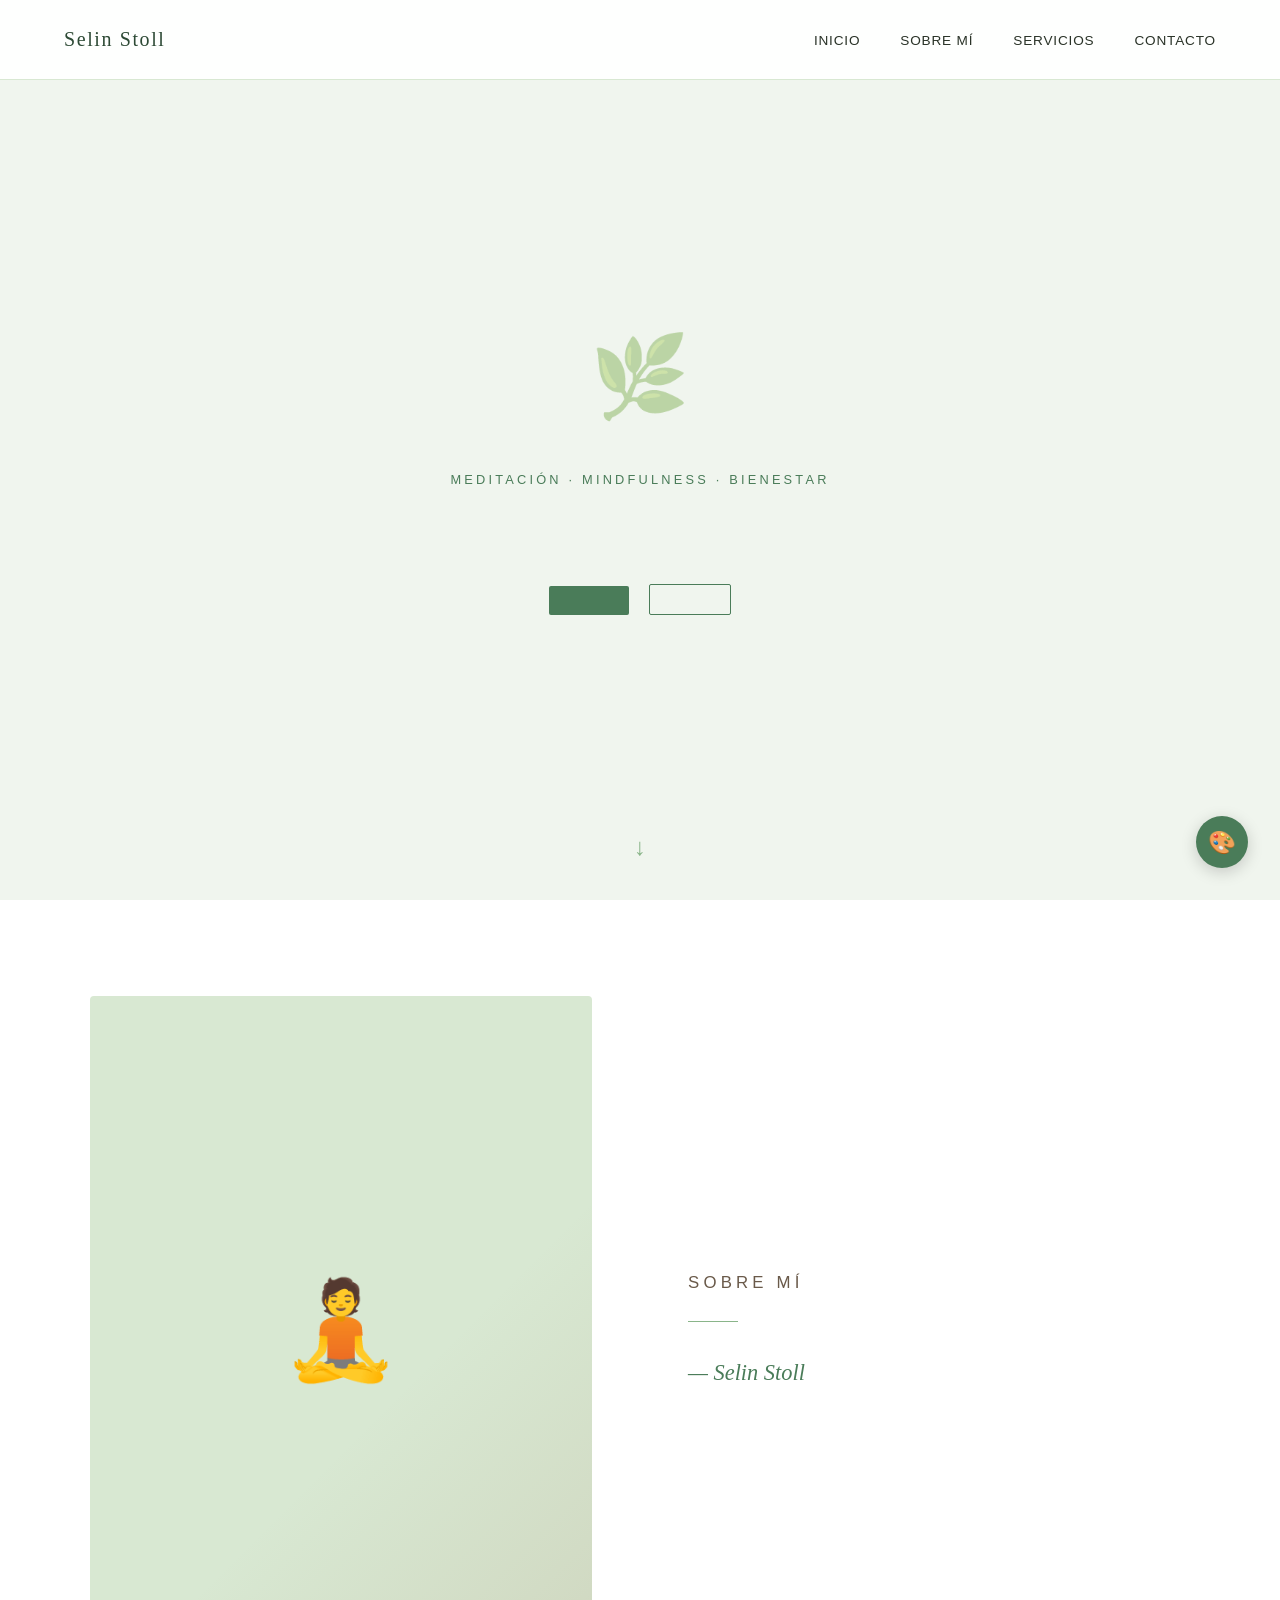
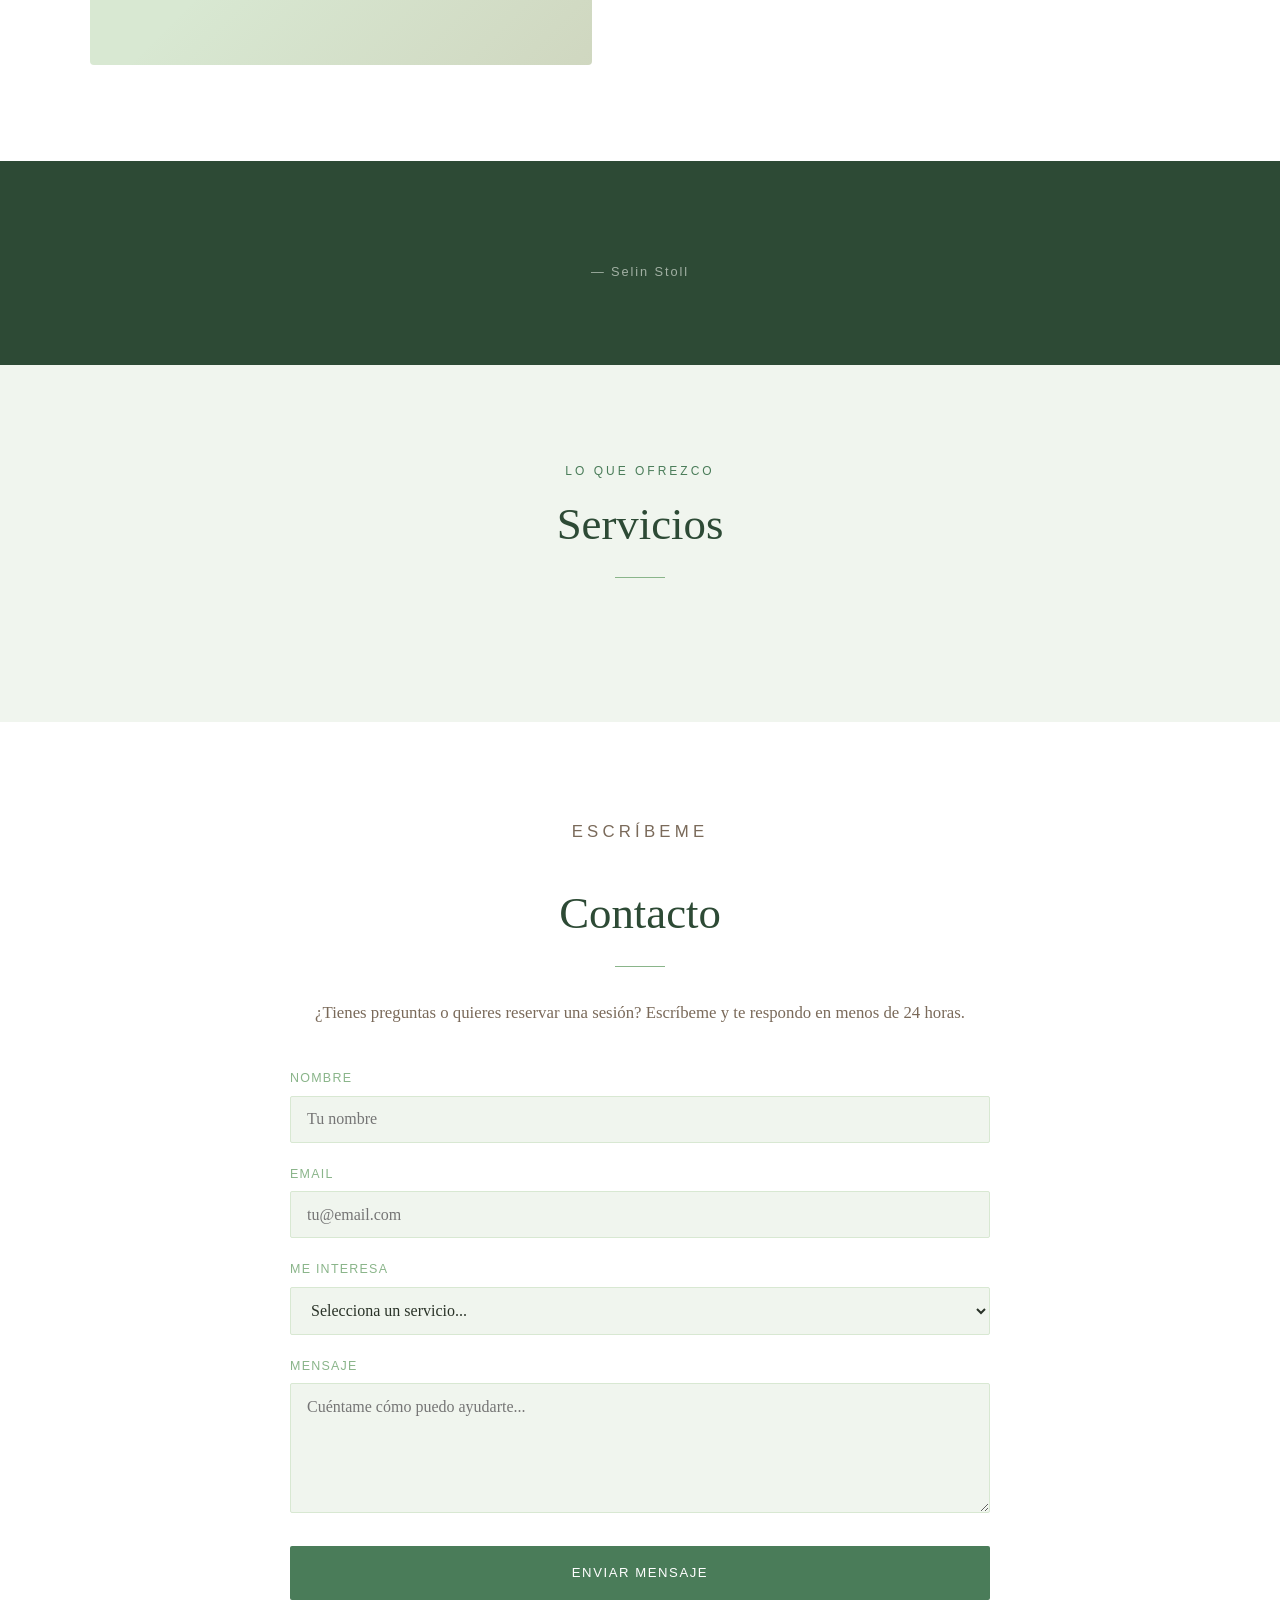
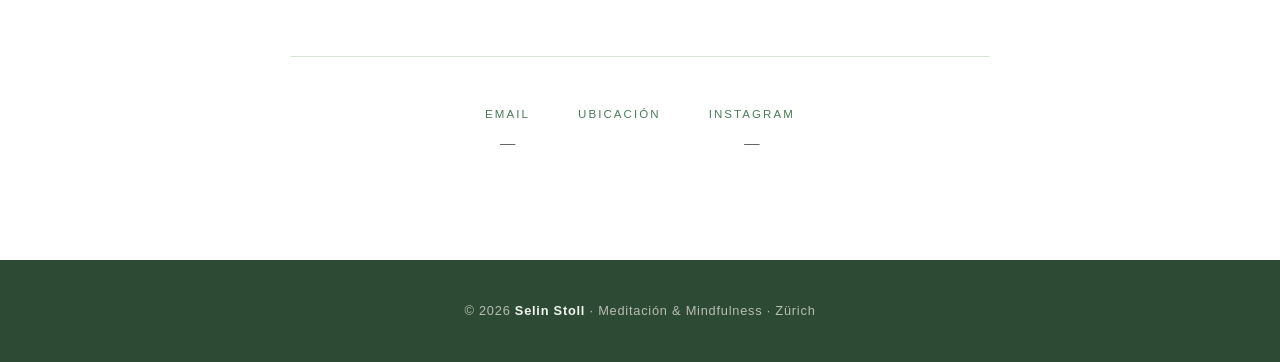
==== Selin/index.html @ 1f45a399 "primera versión primera versión" ====
<!DOCTYPE html>
<html lang="es">
<head>
  <meta charset="UTF-8" />
  <meta name="viewport" content="width=device-width, initial-scale=1.0" />
  <title>Selin Stoll — Meditación & Mindfulness</title>
  <script src="https://identity.netlify.com/v1/netlify-identity-widget.js"></script>
  <style>
    /* ── Reset & Base ── */
    *, *::before, *::after { box-sizing: border-box; margin: 0; padding: 0; }

    :root {
      --crema:    #f0f5ee;
      --beige:    #d8e8d2;
      --arena:    #8ab58a;
      --terracota:#4a7c59;
      --marron:   #2d4a35;
      --texto:    #2a3328;
      --blanco:   #ffffff;
    }

    html { scroll-behavior: smooth; }

    body {
      font-family: 'Georgia', serif;
      color: var(--texto);
      background: var(--blanco);
      line-height: 1.7;
    }

    /* ── Nav ── */
    nav {
      position: fixed;
      top: 0; left: 0; right: 0;
      z-index: 100;
      display: flex;
      justify-content: space-between;
      align-items: center;
      padding: 1.4rem 5%;
      background: rgba(255,255,255,0.92);
      backdrop-filter: blur(8px);
      border-bottom: 1px solid var(--beige);
    }

    .nav-logo {
      font-size: 1.25rem;
      letter-spacing: 0.08em;
      color: var(--marron);
      text-decoration: none;
      font-weight: normal;
    }

    .nav-links {
      display: flex;
      gap: 2.5rem;
      list-style: none;
    }

    .nav-links a {
      text-decoration: none;
      color: var(--texto);
      font-family: 'Arial', sans-serif;
      font-size: 0.85rem;
      letter-spacing: 0.06em;
      text-transform: uppercase;
      transition: color 0.3s;
    }

    .nav-links a:hover { color: var(--terracota); }

    /* ── Hero ── */
    #inicio {
      min-height: 100vh;
      background: var(--crema);
      display: flex;
      flex-direction: column;
      justify-content: center;
      align-items: center;
      text-align: center;
      padding: 6rem 2rem 4rem;
      position: relative;
      overflow: hidden;
    }

    .hero-ornamento {
      font-size: 5rem;
      margin-bottom: 1.5rem;
      opacity: 0.35;
    }

    .hero-tagline {
      font-family: 'Arial', sans-serif;
      font-size: 0.8rem;
      letter-spacing: 0.25em;
      text-transform: uppercase;
      color: var(--terracota);
      margin-bottom: 1.5rem;
    }

    .hero-titulo {
      font-size: clamp(2.5rem, 6vw, 4.5rem);
      font-weight: normal;
      color: var(--marron);
      line-height: 1.2;
      max-width: 700px;
      margin-bottom: 1.5rem;
    }

    .hero-subtitulo {
      font-size: 1.15rem;
      color: #7a6a5a;
      max-width: 520px;
      margin-bottom: 2.8rem;
      font-style: italic;
    }

    .btn {
      display: inline-block;
      padding: 0.9rem 2.5rem;
      background: var(--terracota);
      color: var(--blanco);
      text-decoration: none;
      font-family: 'Arial', sans-serif;
      font-size: 0.82rem;
      letter-spacing: 0.12em;
      text-transform: uppercase;
      border-radius: 2px;
      transition: background 0.3s, transform 0.2s;
    }

    .btn:hover { background: var(--marron); transform: translateY(-1px); }

    .btn-outline {
      background: transparent;
      border: 1.5px solid var(--terracota);
      color: var(--terracota);
      margin-left: 1rem;
    }

    .btn-outline:hover { background: var(--terracota); color: var(--blanco); }

    .hero-scroll {
      position: absolute;
      bottom: 2rem;
      left: 50%;
      transform: translateX(-50%);
      font-size: 1.5rem;
      color: var(--arena);
      animation: bajar 2s ease-in-out infinite;
    }

    @keyframes bajar {
      0%, 100% { transform: translateX(-50%) translateY(0); }
      50%       { transform: translateX(-50%) translateY(6px); }
    }

    /* ── Secciones generales ── */
    section { padding: 6rem 5%; }

    .seccion-label {
      font-family: 'Arial', sans-serif;
      font-size: 0.75rem;
      letter-spacing: 0.25em;
      text-transform: uppercase;
      color: var(--terracota);
      margin-bottom: 1rem;
    }

    .seccion-titulo {
      font-size: clamp(1.8rem, 4vw, 2.8rem);
      font-weight: normal;
      color: var(--marron);
      line-height: 1.25;
      margin-bottom: 1.5rem;
    }

    .divisor {
      width: 50px;
      height: 1px;
      background: var(--arena);
      margin: 1.5rem 0 2rem;
    }

    /* ── Sobre mí ── */
    #sobre-mi {
      background: var(--blanco);
      display: grid;
      grid-template-columns: 1fr 1fr;
      gap: 6rem;
      align-items: center;
      max-width: 1100px;
      margin: 0 auto;
    }

    .sobre-imagen {
      aspect-ratio: 3/4;
      background: var(--beige);
      border-radius: 4px;
      display: flex;
      align-items: center;
      justify-content: center;
      font-size: 6rem;
      color: var(--arena);
      position: relative;
      overflow: hidden;
    }

    .sobre-imagen::after {
      content: '';
      position: absolute;
      inset: 0;
      background: linear-gradient(135deg, transparent 60%, rgba(160,120,90,0.15));
    }

    .sobre-texto p {
      color: #6a5a4a;
      margin-bottom: 1.2rem;
      font-size: 1.05rem;
    }

    .sobre-firma {
      font-size: 1.4rem;
      color: var(--terracota);
      font-style: italic;
      margin-top: 2rem;
    }

    /* ── Servicios ── */
    #servicios {
      background: var(--crema);
      text-align: center;
    }

    #servicios .seccion-titulo,
    #servicios .seccion-label { text-align: center; }

    #servicios .divisor { margin: 1.5rem auto 3rem; }

    .servicios-grid {
      display: grid;
      grid-template-columns: repeat(auto-fit, minmax(240px, 1fr));
      gap: 2rem;
      max-width: 1100px;
      margin: 0 auto;
    }

    .servicio-card {
      background: var(--blanco);
      padding: 2.5rem 2rem;
      border-radius: 4px;
      text-align: center;
      transition: transform 0.3s, box-shadow 0.3s;
    }

    .servicio-card:hover {
      transform: translateY(-4px);
      box-shadow: 0 12px 40px rgba(92,61,46,0.1);
    }

    .servicio-icono {
      font-size: 2.8rem;
      margin-bottom: 1.2rem;
      display: block;
    }

    .servicio-card h3 {
      font-size: 1.2rem;
      font-weight: normal;
      color: var(--marron);
      margin-bottom: 0.8rem;
    }

    .servicio-card p {
      font-size: 0.95rem;
      color: #7a6a5a;
      line-height: 1.6;
    }

    .servicio-precio {
      display: inline-block;
      margin-top: 1.5rem;
      font-family: 'Arial', sans-serif;
      font-size: 0.8rem;
      letter-spacing: 0.08em;
      color: var(--terracota);
      border-top: 1px solid var(--beige);
      padding-top: 1rem;
      width: 100%;
    }

    /* ── Frase inspiradora ── */
    .frase-bloque {
      background: var(--marron);
      color: var(--crema);
      text-align: center;
      padding: 5rem 2rem;
    }

    .frase-bloque blockquote {
      font-size: clamp(1.3rem, 3vw, 2rem);
      font-style: italic;
      max-width: 680px;
      margin: 0 auto 1rem;
      line-height: 1.5;
    }

    .frase-bloque cite {
      font-family: 'Arial', sans-serif;
      font-size: 0.8rem;
      letter-spacing: 0.15em;
      opacity: 0.6;
      font-style: normal;
    }

    /* ── Contacto ── */
    #contacto {
      background: var(--blanco);
      max-width: 700px;
      margin: 0 auto;
      text-align: center;
    }

    #contacto .divisor { margin: 1.5rem auto 2rem; }

    #contacto p {
      color: #7a6a5a;
      margin-bottom: 2.5rem;
      font-size: 1.05rem;
    }

    .form-grupo {
      margin-bottom: 1.3rem;
      text-align: left;
    }

    .form-grupo label {
      display: block;
      font-family: 'Arial', sans-serif;
      font-size: 0.78rem;
      letter-spacing: 0.1em;
      text-transform: uppercase;
      color: var(--arena);
      margin-bottom: 0.4rem;
    }

    .form-grupo input,
    .form-grupo textarea,
    .form-grupo select {
      width: 100%;
      padding: 0.85rem 1rem;
      border: 1px solid var(--beige);
      border-radius: 2px;
      font-family: 'Georgia', serif;
      font-size: 1rem;
      color: var(--texto);
      background: var(--crema);
      transition: border-color 0.3s;
      outline: none;
    }

    .form-grupo input:focus,
    .form-grupo textarea:focus,
    .form-grupo select:focus {
      border-color: var(--terracota);
    }

    .form-grupo textarea { height: 130px; resize: vertical; }

    .form-submit { margin-top: 1.5rem; }

    .form-submit .btn { width: 100%; text-align: center; padding: 1rem; }

    .contacto-info {
      display: flex;
      justify-content: center;
      gap: 3rem;
      margin-top: 3.5rem;
      padding-top: 3rem;
      border-top: 1px solid var(--beige);
      flex-wrap: wrap;
    }

    .contacto-info-item {
      text-align: center;
    }

    .contacto-info-item span {
      display: block;
      font-family: 'Arial', sans-serif;
      font-size: 0.72rem;
      letter-spacing: 0.18em;
      text-transform: uppercase;
      color: var(--terracota);
      margin-bottom: 0.3rem;
    }

    .contacto-info-item a,
    .contacto-info-item p {
      color: var(--texto);
      text-decoration: none;
      font-size: 0.95rem;
    }

    /* ── Footer ── */
    footer {
      background: var(--marron);
      color: rgba(245,240,232,0.7);
      text-align: center;
      padding: 2.5rem 2rem;
      font-family: 'Arial', sans-serif;
      font-size: 0.8rem;
      letter-spacing: 0.06em;
    }

    footer strong { color: var(--crema); }

    /* ── Responsive ── */
    @media (max-width: 768px) {
      #sobre-mi {
        grid-template-columns: 1fr;
        gap: 3rem;
        padding: 4rem 5%;
      }

      .nav-links { display: none; }

      .hero-titulo { font-size: 2.2rem; }

      .btn-outline { margin-left: 0; margin-top: 0.8rem; }

      .hero-ctas { display: flex; flex-direction: column; align-items: center; }
    }
  </style>
</head>
<body>

  <!-- ── Navegación ── -->
  <nav>
    <a href="#inicio" class="nav-logo">Selin Stoll</a>
    <ul class="nav-links">
      <li><a href="#inicio">Inicio</a></li>
      <li><a href="#sobre-mi">Sobre mí</a></li>
      <li><a href="#servicios">Servicios</a></li>
      <li><a href="#contacto">Contacto</a></li>
    </ul>
  </nav>

  <!-- ── Hero ── -->
  <section id="inicio">
    <div class="hero-ornamento">🌿</div>
    <p class="hero-tagline">Meditación · Mindfulness · Bienestar</p>
    <h1 class="hero-titulo" id="cms-titulo"></h1>
    <p class="hero-subtitulo" id="cms-subtitulo"></p>
    <div class="hero-ctas">
      <a href="#servicios" class="btn" id="cms-boton1"></a>
      <a href="#contacto" class="btn btn-outline" id="cms-boton2"></a>
    </div>
    <div class="hero-scroll">↓</div>
  </section>

  <!-- ── Sobre mí ── -->
  <section>
    <div id="sobre-mi">
      <div class="sobre-imagen" id="cms-foto-wrap">🧘</div>
      <div class="sobre-texto">
        <p class="seccion-label">Sobre mí</p>
        <h2 class="seccion-titulo" id="cms-sobre-titulo"></h2>
        <div class="divisor"></div>
        <p id="cms-texto1"></p>
        <p id="cms-texto2"></p>
        <p id="cms-texto3"></p>
        <div class="sobre-firma">— Selin Stoll</div>
      </div>
    </div>
  </section>

  <!-- ── Frase ── -->
  <div class="frase-bloque">
    <blockquote id="cms-frase"></blockquote>
    <cite>— Selin Stoll</cite>
  </div>

  <!-- ── Servicios ── -->
  <section id="servicios">
    <p class="seccion-label">Lo que ofrezco</p>
    <h2 class="seccion-titulo">Servicios</h2>
    <div class="divisor"></div>
    <div class="servicios-grid" id="cms-servicios-grid"></div>
  </section>

  <!-- ── Contacto ── -->
  <section>
    <div id="contacto">
      <p class="seccion-label">Escríbeme</p>
      <h2 class="seccion-titulo">Contacto</h2>
      <div class="divisor"></div>
      <p>
        ¿Tienes preguntas o quieres reservar una sesión? Escríbeme y te respondo
        en menos de 24 horas.
      </p>

      <form>
        <div class="form-grupo">
          <label>Nombre</label>
          <input type="text" placeholder="Tu nombre" />
        </div>
        <div class="form-grupo">
          <label>Email</label>
          <input type="email" placeholder="tu@email.com" />
        </div>
        <div class="form-grupo">
          <label>Me interesa</label>
          <select id="cms-servicios-select">
            <option value="">Selecciona un servicio...</option>
          </select>
        </div>
        <div class="form-grupo">
          <label>Mensaje</label>
          <textarea placeholder="Cuéntame cómo puedo ayudarte..."></textarea>
        </div>
        <div class="form-submit">
          <a id="cms-email-btn" href="#" class="btn">Enviar mensaje</a>
        </div>
      </form>

      <div class="contacto-info">
        <div class="contacto-info-item">
          <span>Email</span>
          <a id="cms-email-link" href="#">—</a>
        </div>
        <div class="contacto-info-item">
          <span>Ubicación</span>
          <p id="cms-ciudad"></p>
        </div>
        <div class="contacto-info-item">
          <span>Instagram</span>
          <a id="cms-instagram" href="#">—</a>
        </div>
      </div>
    </div>
  </section>

  <script>
    async function cargarJSON(url) {
      const r = await fetch(url);
      return r.json();
    }

    async function iniciar() {
      const [inicio, sobre, servicios, contacto] = await Promise.all([
        cargarJSON('/_content/inicio.json'),
        cargarJSON('/_content/sobre_mi.json'),
        cargarJSON('/_content/servicios.json'),
        cargarJSON('/_content/contacto.json'),
      ]);

      // Inicio
      document.getElementById('cms-titulo').textContent     = inicio.titulo;
      document.getElementById('cms-subtitulo').textContent  = inicio.subtitulo;
      document.getElementById('cms-boton1').textContent     = inicio.boton1;
      document.getElementById('cms-boton2').textContent     = inicio.boton2;

      // Sobre mí
      document.getElementById('cms-sobre-titulo').textContent = sobre.titulo;
      document.getElementById('cms-texto1').textContent       = sobre.texto1;
      document.getElementById('cms-texto2').textContent       = sobre.texto2;
      document.getElementById('cms-texto3').textContent       = sobre.texto3;
      if (sobre.foto) {
        const wrap = document.getElementById('cms-foto-wrap');
        wrap.innerHTML = `<img src="${sobre.foto}" alt="Selin Stoll" style="width:100%;height:100%;object-fit:cover;border-radius:4px;">`;
      }

      // Frase
      document.getElementById('cms-frase').textContent = `"${contacto.frase}"`;

      // Servicios
      const grid   = document.getElementById('cms-servicios-grid');
      const select = document.getElementById('cms-servicios-select');
      servicios.lista.forEach(s => {
        grid.innerHTML += `
          <div class="servicio-card">
            <span class="servicio-icono">${s.icono}</span>
            <h3>${s.titulo}</h3>
            <p>${s.descripcion}</p>
            <span class="servicio-precio">${s.precio}</span>
          </div>`;
        select.innerHTML += `<option>${s.titulo}</option>`;
      });
      select.innerHTML += `<option>Otra consulta</option>`;

      // Contacto
      document.getElementById('cms-email-link').textContent    = contacto.email;
      document.getElementById('cms-email-link').href           = `mailto:${contacto.email}`;
      document.getElementById('cms-email-btn').href            = `mailto:${contacto.email}`;
      document.getElementById('cms-ciudad').textContent        = contacto.ciudad;
      document.getElementById('cms-instagram').textContent     = contacto.instagram;
    }

    iniciar();

    // Netlify Identity redirect
    if (window.netlifyIdentity) {
      window.netlifyIdentity.on('init', user => {
        if (!user) {
          window.netlifyIdentity.on('login', () => {
            document.location.href = '/admin/';
          });
        }
      });
    }
  </script>

  <!-- ── Footer ── -->
  <footer>
    <p>© 2026 <strong>Selin Stoll</strong> · Meditación & Mindfulness · Zürich</p>
  </footer>

  <!-- ── Panel de colores ── -->
  <div id="color-panel">
    <button id="color-toggle" title="Personalizar colores">🎨</button>
    <div id="color-options">
      <p class="panel-titulo">Personalizar colores</p>

      <div class="color-fila">
        <label>Fondo claro</label>
        <input type="color" data-var="--crema" value="#f0f5ee" />
      </div>
      <div class="color-fila">
        <label>Fondo medio</label>
        <input type="color" data-var="--beige" value="#d8e8d2" />
      </div>
      <div class="color-fila">
        <label>Acento suave</label>
        <input type="color" data-var="--arena" value="#8ab58a" />
      </div>
      <div class="color-fila">
        <label>Botones y detalles</label>
        <input type="color" data-var="--terracota" value="#4a7c59" />
      </div>
      <div class="color-fila">
        <label>Títulos y footer</label>
        <input type="color" data-var="--marron" value="#2d4a35" />
      </div>
      <div class="color-fila">
        <label>Texto</label>
        <input type="color" data-var="--texto" value="#2a3328" />
      </div>

      <button id="color-reset">↺ Restablecer</button>
    </div>
  </div>

  <style>
    #color-panel {
      position: fixed;
      bottom: 2rem;
      right: 2rem;
      z-index: 9999;
      font-family: 'Arial', sans-serif;
    }

    #color-toggle {
      width: 52px;
      height: 52px;
      border-radius: 50%;
      border: none;
      background: var(--terracota);
      color: white;
      font-size: 1.4rem;
      cursor: pointer;
      box-shadow: 0 4px 16px rgba(0,0,0,0.18);
      display: flex;
      align-items: center;
      justify-content: center;
      margin-left: auto;
      transition: transform 0.2s;
    }

    #color-toggle:hover { transform: scale(1.08); }

    #color-options {
      display: none;
      background: white;
      border: 1px solid #e0e0e0;
      border-radius: 10px;
      padding: 1.2rem 1.4rem;
      margin-bottom: 0.8rem;
      box-shadow: 0 8px 30px rgba(0,0,0,0.12);
      min-width: 220px;
    }

    #color-options.abierto { display: block; }

    .panel-titulo {
      font-size: 0.75rem;
      letter-spacing: 0.12em;
      text-transform: uppercase;
      color: #888;
      margin-bottom: 1rem;
    }

    .color-fila {
      display: flex;
      align-items: center;
      justify-content: space-between;
      margin-bottom: 0.7rem;
    }

    .color-fila label {
      font-size: 0.82rem;
      color: #444;
    }

    .color-fila input[type="color"] {
      width: 36px;
      height: 28px;
      border: 1px solid #ddd;
      border-radius: 4px;
      cursor: pointer;
      padding: 1px;
    }

    #color-reset {
      width: 100%;
      margin-top: 0.8rem;
      padding: 0.5rem;
      background: none;
      border: 1px solid #ddd;
      border-radius: 4px;
      font-size: 0.78rem;
      color: #888;
      cursor: pointer;
      transition: background 0.2s;
    }

    #color-reset:hover { background: #f5f5f5; }
  </style>

  <script>
    const defaults = {
      '--crema':    '#f0f5ee',
      '--beige':    '#d8e8d2',
      '--arena':    '#8ab58a',
      '--terracota':'#4a7c59',
      '--marron':   '#2d4a35',
      '--texto':    '#2a3328',
    };

    document.getElementById('color-toggle').addEventListener('click', () => {
      document.getElementById('color-options').classList.toggle('abierto');
    });

    document.querySelectorAll('#color-options input[type="color"]').forEach(input => {
      input.addEventListener('input', e => {
        document.documentElement.style.setProperty(e.target.dataset.var, e.target.value);
      });
    });

    document.getElementById('color-reset').addEventListener('click', () => {
      Object.entries(defaults).forEach(([varName, value]) => {
        document.documentElement.style.setProperty(varName, value);
        const input = document.querySelector(`input[data-var="${varName}"]`);
        if (input) input.value = value;
      });
    });
  </script>

</body>
</html>
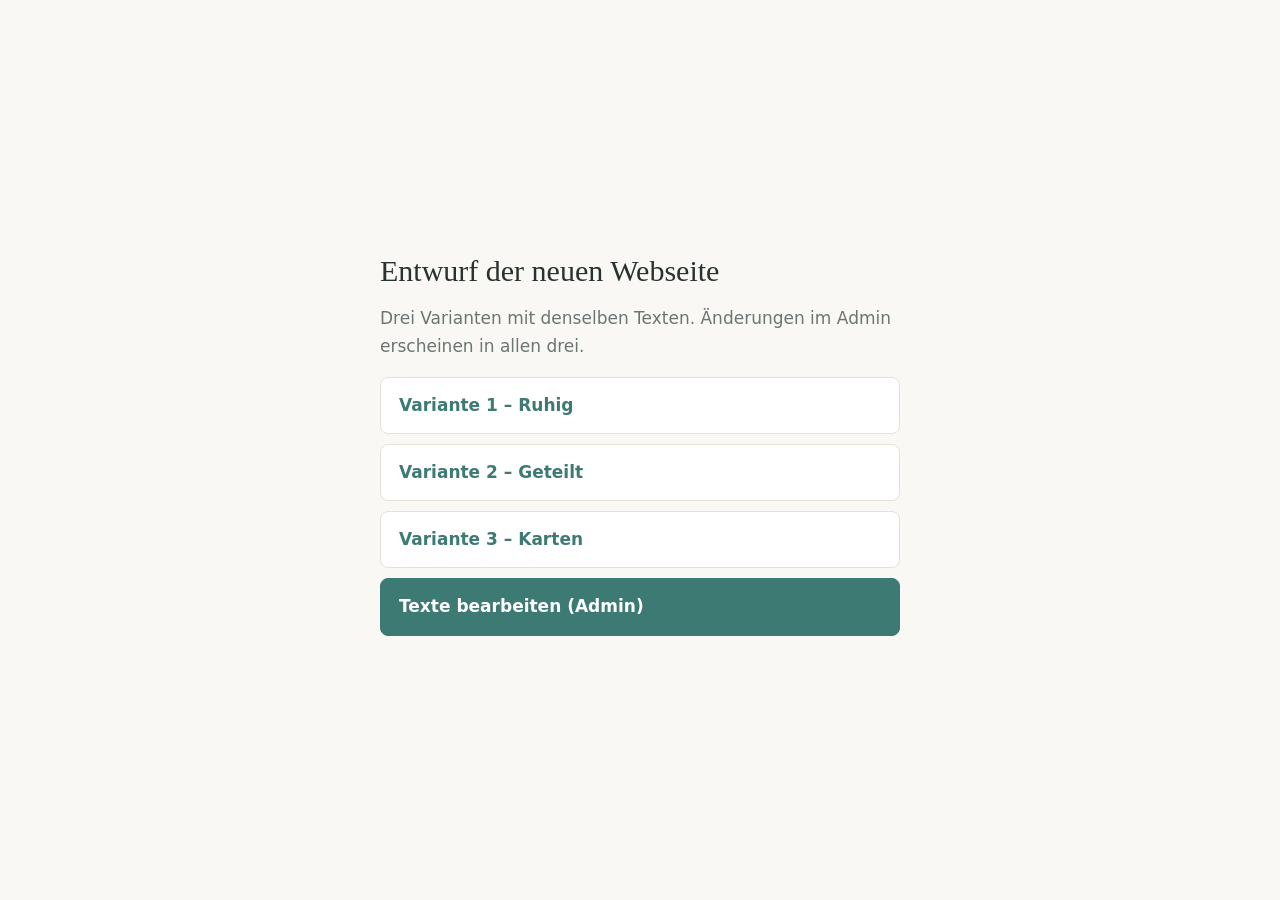
==== commit 5af4bee3: "Neue Webseite (Entwurf): drei Varianten, Texte in inhalt.json, Admin - Selin/inhalt.json enthält all" ====
--- a/Selin/index.html
+++ b/Selin/index.html
@@ -1,769 +1,36 @@
-<!DOCTYPE html>
-<html lang="es">
+<!doctype html>
+<html lang="de-CH">
 <head>
-  <meta charset="UTF-8" />
-  <meta name="viewport" content="width=device-width, initial-scale=1.0" />
-  <title>Selin Stoll — Meditación & Mindfulness</title>
-  <script src="https://identity.netlify.com/v1/netlify-identity-widget.js"></script>
-  <style>
-    /* ── Reset & Base ── */
-    *, *::before, *::after { box-sizing: border-box; margin: 0; padding: 0; }
-
-    :root {
-      --crema:    #f0f5ee;
-      --beige:    #d8e8d2;
-      --arena:    #8ab58a;
-      --terracota:#4a7c59;
-      --marron:   #2d4a35;
-      --texto:    #2a3328;
-      --blanco:   #ffffff;
-    }
-
-    html { scroll-behavior: smooth; }
-
-    body {
-      font-family: 'Georgia', serif;
-      color: var(--texto);
-      background: var(--blanco);
-      line-height: 1.7;
-    }
-
-    /* ── Nav ── */
-    nav {
-      position: fixed;
-      top: 0; left: 0; right: 0;
-      z-index: 100;
-      display: flex;
-      justify-content: space-between;
-      align-items: center;
-      padding: 1.4rem 5%;
-      background: rgba(255,255,255,0.92);
-      backdrop-filter: blur(8px);
-      border-bottom: 1px solid var(--beige);
-    }
-
-    .nav-logo {
-      font-size: 1.25rem;
-      letter-spacing: 0.08em;
-      color: var(--marron);
-      text-decoration: none;
-      font-weight: normal;
-    }
-
-    .nav-links {
-      display: flex;
-      gap: 2.5rem;
-      list-style: none;
-    }
-
-    .nav-links a {
-      text-decoration: none;
-      color: var(--texto);
-      font-family: 'Arial', sans-serif;
-      font-size: 0.85rem;
-      letter-spacing: 0.06em;
-      text-transform: uppercase;
-      transition: color 0.3s;
-    }
-
-    .nav-links a:hover { color: var(--terracota); }
-
-    /* ── Hero ── */
-    #inicio {
-      min-height: 100vh;
-      background: var(--crema);
-      display: flex;
-      flex-direction: column;
-      justify-content: center;
-      align-items: center;
-      text-align: center;
-      padding: 6rem 2rem 4rem;
-      position: relative;
-      overflow: hidden;
-    }
-
-    .hero-ornamento {
-      font-size: 5rem;
-      margin-bottom: 1.5rem;
-      opacity: 0.35;
-    }
-
-    .hero-tagline {
-      font-family: 'Arial', sans-serif;
-      font-size: 0.8rem;
-      letter-spacing: 0.25em;
-      text-transform: uppercase;
-      color: var(--terracota);
-      margin-bottom: 1.5rem;
-    }
-
-    .hero-titulo {
-      font-size: clamp(2.5rem, 6vw, 4.5rem);
-      font-weight: normal;
-      color: var(--marron);
-      line-height: 1.2;
-      max-width: 700px;
-      margin-bottom: 1.5rem;
-    }
-
-    .hero-subtitulo {
-      font-size: 1.15rem;
-      color: #7a6a5a;
-      max-width: 520px;
-      margin-bottom: 2.8rem;
-      font-style: italic;
-    }
-
-    .btn {
-      display: inline-block;
-      padding: 0.9rem 2.5rem;
-      background: var(--terracota);
-      color: var(--blanco);
-      text-decoration: none;
-      font-family: 'Arial', sans-serif;
-      font-size: 0.82rem;
-      letter-spacing: 0.12em;
-      text-transform: uppercase;
-      border-radius: 2px;
-      transition: background 0.3s, transform 0.2s;
-    }
-
-    .btn:hover { background: var(--marron); transform: translateY(-1px); }
-
-    .btn-outline {
-      background: transparent;
-      border: 1.5px solid var(--terracota);
-      color: var(--terracota);
-      margin-left: 1rem;
-    }
-
-    .btn-outline:hover { background: var(--terracota); color: var(--blanco); }
-
-    .hero-scroll {
-      position: absolute;
-      bottom: 2rem;
-      left: 50%;
-      transform: translateX(-50%);
-      font-size: 1.5rem;
-      color: var(--arena);
-      animation: bajar 2s ease-in-out infinite;
-    }
-
-    @keyframes bajar {
-      0%, 100% { transform: translateX(-50%) translateY(0); }
-      50%       { transform: translateX(-50%) translateY(6px); }
-    }
-
-    /* ── Secciones generales ── */
-    section { padding: 6rem 5%; }
-
-    .seccion-label {
-      font-family: 'Arial', sans-serif;
-      font-size: 0.75rem;
-      letter-spacing: 0.25em;
-      text-transform: uppercase;
-      color: var(--terracota);
-      margin-bottom: 1rem;
-    }
-
-    .seccion-titulo {
-      font-size: clamp(1.8rem, 4vw, 2.8rem);
-      font-weight: normal;
-      color: var(--marron);
-      line-height: 1.25;
-      margin-bottom: 1.5rem;
-    }
-
-    .divisor {
-      width: 50px;
-      height: 1px;
-      background: var(--arena);
-      margin: 1.5rem 0 2rem;
-    }
-
-    /* ── Sobre mí ── */
-    #sobre-mi {
-      background: var(--blanco);
-      display: grid;
-      grid-template-columns: 1fr 1fr;
-      gap: 6rem;
-      align-items: center;
-      max-width: 1100px;
-      margin: 0 auto;
-    }
-
-    .sobre-imagen {
-      aspect-ratio: 3/4;
-      background: var(--beige);
-      border-radius: 4px;
-      display: flex;
-      align-items: center;
-      justify-content: center;
-      font-size: 6rem;
-      color: var(--arena);
-      position: relative;
-      overflow: hidden;
-    }
-
-    .sobre-imagen::after {
-      content: '';
-      position: absolute;
-      inset: 0;
-      background: linear-gradient(135deg, transparent 60%, rgba(160,120,90,0.15));
-    }
-
-    .sobre-texto p {
-      color: #6a5a4a;
-      margin-bottom: 1.2rem;
-      font-size: 1.05rem;
-    }
-
-    .sobre-firma {
-      font-size: 1.4rem;
-      color: var(--terracota);
-      font-style: italic;
-      margin-top: 2rem;
-    }
-
-    /* ── Servicios ── */
-    #servicios {
-      background: var(--crema);
-      text-align: center;
-    }
-
-    #servicios .seccion-titulo,
-    #servicios .seccion-label { text-align: center; }
-
-    #servicios .divisor { margin: 1.5rem auto 3rem; }
-
-    .servicios-grid {
-      display: grid;
-      grid-template-columns: repeat(auto-fit, minmax(240px, 1fr));
-      gap: 2rem;
-      max-width: 1100px;
-      margin: 0 auto;
-    }
-
-    .servicio-card {
-      background: var(--blanco);
-      padding: 2.5rem 2rem;
-      border-radius: 4px;
-      text-align: center;
-      transition: transform 0.3s, box-shadow 0.3s;
-    }
-
-    .servicio-card:hover {
-      transform: translateY(-4px);
-      box-shadow: 0 12px 40px rgba(92,61,46,0.1);
-    }
-
-    .servicio-icono {
-      font-size: 2.8rem;
-      margin-bottom: 1.2rem;
-      display: block;
-    }
-
-    .servicio-card h3 {
-      font-size: 1.2rem;
-      font-weight: normal;
-      color: var(--marron);
-      margin-bottom: 0.8rem;
-    }
-
-    .servicio-card p {
-      font-size: 0.95rem;
-      color: #7a6a5a;
-      line-height: 1.6;
-    }
-
-    .servicio-precio {
-      display: inline-block;
-      margin-top: 1.5rem;
-      font-family: 'Arial', sans-serif;
-      font-size: 0.8rem;
-      letter-spacing: 0.08em;
-      color: var(--terracota);
-      border-top: 1px solid var(--beige);
-      padding-top: 1rem;
-      width: 100%;
-    }
-
-    /* ── Frase inspiradora ── */
-    .frase-bloque {
-      background: var(--marron);
-      color: var(--crema);
-      text-align: center;
-      padding: 5rem 2rem;
-    }
-
-    .frase-bloque blockquote {
-      font-size: clamp(1.3rem, 3vw, 2rem);
-      font-style: italic;
-      max-width: 680px;
-      margin: 0 auto 1rem;
-      line-height: 1.5;
-    }
-
-    .frase-bloque cite {
-      font-family: 'Arial', sans-serif;
-      font-size: 0.8rem;
-      letter-spacing: 0.15em;
-      opacity: 0.6;
-      font-style: normal;
-    }
-
-    /* ── Contacto ── */
-    #contacto {
-      background: var(--blanco);
-      max-width: 700px;
-      margin: 0 auto;
-      text-align: center;
-    }
-
-    #contacto .divisor { margin: 1.5rem auto 2rem; }
-
-    #contacto p {
-      color: #7a6a5a;
-      margin-bottom: 2.5rem;
-      font-size: 1.05rem;
-    }
-
-    .form-grupo {
-      margin-bottom: 1.3rem;
-      text-align: left;
-    }
-
-    .form-grupo label {
-      display: block;
-      font-family: 'Arial', sans-serif;
-      font-size: 0.78rem;
-      letter-spacing: 0.1em;
-      text-transform: uppercase;
-      color: var(--arena);
-      margin-bottom: 0.4rem;
-    }
-
-    .form-grupo input,
-    .form-grupo textarea,
-    .form-grupo select {
-      width: 100%;
-      padding: 0.85rem 1rem;
-      border: 1px solid var(--beige);
-      border-radius: 2px;
-      font-family: 'Georgia', serif;
-      font-size: 1rem;
-      color: var(--texto);
-      background: var(--crema);
-      transition: border-color 0.3s;
-      outline: none;
-    }
-
-    .form-grupo input:focus,
-    .form-grupo textarea:focus,
-    .form-grupo select:focus {
-      border-color: var(--terracota);
-    }
-
-    .form-grupo textarea { height: 130px; resize: vertical; }
-
-    .form-submit { margin-top: 1.5rem; }
-
-    .form-submit .btn { width: 100%; text-align: center; padding: 1rem; }
-
-    .contacto-info {
-      display: flex;
-      justify-content: center;
-      gap: 3rem;
-      margin-top: 3.5rem;
-      padding-top: 3rem;
-      border-top: 1px solid var(--beige);
-      flex-wrap: wrap;
-    }
-
-    .contacto-info-item {
-      text-align: center;
-    }
-
-    .contacto-info-item span {
-      display: block;
-      font-family: 'Arial', sans-serif;
-      font-size: 0.72rem;
-      letter-spacing: 0.18em;
-      text-transform: uppercase;
-      color: var(--terracota);
-      margin-bottom: 0.3rem;
-    }
-
-    .contacto-info-item a,
-    .contacto-info-item p {
-      color: var(--texto);
-      text-decoration: none;
-      font-size: 0.95rem;
-    }
-
-    /* ── Footer ── */
-    footer {
-      background: var(--marron);
-      color: rgba(245,240,232,0.7);
-      text-align: center;
-      padding: 2.5rem 2rem;
-      font-family: 'Arial', sans-serif;
-      font-size: 0.8rem;
-      letter-spacing: 0.06em;
-    }
-
-    footer strong { color: var(--crema); }
-
-    /* ── Responsive ── */
-    @media (max-width: 768px) {
-      #sobre-mi {
-        grid-template-columns: 1fr;
-        gap: 3rem;
-        padding: 4rem 5%;
-      }
-
-      .nav-links { display: none; }
-
-      .hero-titulo { font-size: 2.2rem; }
-
-      .btn-outline { margin-left: 0; margin-top: 0.8rem; }
-
-      .hero-ctas { display: flex; flex-direction: column; align-items: center; }
-    }
-  </style>
+<meta charset="utf-8">
+<meta name="viewport" content="width=device-width, initial-scale=1">
+<meta name="robots" content="noindex">
+<title>Entwurf – selinstoll.ch</title>
+<style>
+  body { margin: 0; background: #faf8f5; color: #283231; font: 17px/1.6 system-ui, -apple-system, "Segoe UI", Roboto, sans-serif; display: grid; place-items: center; min-height: 100vh; }
+  main { max-width: 520px; padding: 24px 16px; }
+  h1 { font: normal 30px Georgia, serif; margin: 0 0 8px; }
+  p { color: #6b7573; }
+  a { display: block; padding: 14px 18px; margin: 10px 0; background: #fff; border: 1px solid #e7e0d5; border-radius: 8px; color: #3d7a74; text-decoration: none; font-weight: 600; }
+  a.admin { background: #3d7a74; color: #fff; border-color: #3d7a74; }
+</style>
 </head>
 <body>
-
-  <!-- ── Navegación ── -->
-  <nav>
-    <a href="#inicio" class="nav-logo">Selin Stoll</a>
-    <ul class="nav-links">
-      <li><a href="#inicio">Inicio</a></li>
-      <li><a href="#sobre-mi">Sobre mí</a></li>
-      <li><a href="#servicios">Servicios</a></li>
-      <li><a href="#contacto">Contacto</a></li>
-    </ul>
-  </nav>
-
-  <!-- ── Hero ── -->
-  <section id="inicio">
-    <div class="hero-ornamento">🌿</div>
-    <p class="hero-tagline">Meditación · Mindfulness · Bienestar</p>
-    <h1 class="hero-titulo" id="cms-titulo"></h1>
-    <p class="hero-subtitulo" id="cms-subtitulo"></p>
-    <div class="hero-ctas">
-      <a href="#servicios" class="btn" id="cms-boton1"></a>
-      <a href="#contacto" class="btn btn-outline" id="cms-boton2"></a>
-    </div>
-    <div class="hero-scroll">↓</div>
-  </section>
-
-  <!-- ── Sobre mí ── -->
-  <section>
-    <div id="sobre-mi">
-      <div class="sobre-imagen" id="cms-foto-wrap">🧘</div>
-      <div class="sobre-texto">
-        <p class="seccion-label">Sobre mí</p>
-        <h2 class="seccion-titulo" id="cms-sobre-titulo"></h2>
-        <div class="divisor"></div>
-        <p id="cms-texto1"></p>
-        <p id="cms-texto2"></p>
-        <p id="cms-texto3"></p>
-        <div class="sobre-firma">— Selin Stoll</div>
-      </div>
-    </div>
-  </section>
-
-  <!-- ── Frase ── -->
-  <div class="frase-bloque">
-    <blockquote id="cms-frase"></blockquote>
-    <cite>— Selin Stoll</cite>
-  </div>
-
-  <!-- ── Servicios ── -->
-  <section id="servicios">
-    <p class="seccion-label">Lo que ofrezco</p>
-    <h2 class="seccion-titulo">Servicios</h2>
-    <div class="divisor"></div>
-    <div class="servicios-grid" id="cms-servicios-grid"></div>
-  </section>
-
-  <!-- ── Contacto ── -->
-  <section>
-    <div id="contacto">
-      <p class="seccion-label">Escríbeme</p>
-      <h2 class="seccion-titulo">Contacto</h2>
-      <div class="divisor"></div>
-      <p>
-        ¿Tienes preguntas o quieres reservar una sesión? Escríbeme y te respondo
-        en menos de 24 horas.
-      </p>
-
-      <form>
-        <div class="form-grupo">
-          <label>Nombre</label>
-          <input type="text" placeholder="Tu nombre" />
-        </div>
-        <div class="form-grupo">
-          <label>Email</label>
-          <input type="email" placeholder="tu@email.com" />
-        </div>
-        <div class="form-grupo">
-          <label>Me interesa</label>
-          <select id="cms-servicios-select">
-            <option value="">Selecciona un servicio...</option>
-          </select>
-        </div>
-        <div class="form-grupo">
-          <label>Mensaje</label>
-          <textarea placeholder="Cuéntame cómo puedo ayudarte..."></textarea>
-        </div>
-        <div class="form-submit">
-          <a id="cms-email-btn" href="#" class="btn">Enviar mensaje</a>
-        </div>
-      </form>
-
-      <div class="contacto-info">
-        <div class="contacto-info-item">
-          <span>Email</span>
-          <a id="cms-email-link" href="#">—</a>
-        </div>
-        <div class="contacto-info-item">
-          <span>Ubicación</span>
-          <p id="cms-ciudad"></p>
-        </div>
-        <div class="contacto-info-item">
-          <span>Instagram</span>
-          <a id="cms-instagram" href="#">—</a>
-        </div>
-      </div>
-    </div>
-  </section>
-
-  <script>
-    async function cargarJSON(url) {
-      const r = await fetch(url);
-      return r.json();
-    }
-
-    async function iniciar() {
-      const [inicio, sobre, servicios, contacto] = await Promise.all([
-        cargarJSON('/_content/inicio.json'),
-        cargarJSON('/_content/sobre_mi.json'),
-        cargarJSON('/_content/servicios.json'),
-        cargarJSON('/_content/contacto.json'),
-      ]);
-
-      // Inicio
-      document.getElementById('cms-titulo').textContent     = inicio.titulo;
-      document.getElementById('cms-subtitulo').textContent  = inicio.subtitulo;
-      document.getElementById('cms-boton1').textContent     = inicio.boton1;
-      document.getElementById('cms-boton2').textContent     = inicio.boton2;
-
-      // Sobre mí
-      document.getElementById('cms-sobre-titulo').textContent = sobre.titulo;
-      document.getElementById('cms-texto1').textContent       = sobre.texto1;
-      document.getElementById('cms-texto2').textContent       = sobre.texto2;
-      document.getElementById('cms-texto3').textContent       = sobre.texto3;
-      if (sobre.foto) {
-        const wrap = document.getElementById('cms-foto-wrap');
-        wrap.innerHTML = `<img src="${sobre.foto}" alt="Selin Stoll" style="width:100%;height:100%;object-fit:cover;border-radius:4px;">`;
-      }
-
-      // Frase
-      document.getElementById('cms-frase').textContent = `"${contacto.frase}"`;
-
-      // Servicios
-      const grid   = document.getElementById('cms-servicios-grid');
-      const select = document.getElementById('cms-servicios-select');
-      servicios.lista.forEach(s => {
-        grid.innerHTML += `
-          <div class="servicio-card">
-            <span class="servicio-icono">${s.icono}</span>
-            <h3>${s.titulo}</h3>
-            <p>${s.descripcion}</p>
-            <span class="servicio-precio">${s.precio}</span>
-          </div>`;
-        select.innerHTML += `<option>${s.titulo}</option>`;
-      });
-      select.innerHTML += `<option>Otra consulta</option>`;
-
-      // Contacto
-      document.getElementById('cms-email-link').textContent    = contacto.email;
-      document.getElementById('cms-email-link').href           = `mailto:${contacto.email}`;
-      document.getElementById('cms-email-btn').href            = `mailto:${contacto.email}`;
-      document.getElementById('cms-ciudad').textContent        = contacto.ciudad;
-      document.getElementById('cms-instagram').textContent     = contacto.instagram;
-    }
-
-    iniciar();
-
-    // Netlify Identity redirect
-    if (window.netlifyIdentity) {
-      window.netlifyIdentity.on('init', user => {
-        if (!user) {
-          window.netlifyIdentity.on('login', () => {
-            document.location.href = '/admin/';
-          });
-        }
-      });
-    }
-  </script>
-
-  <!-- ── Footer ── -->
-  <footer>
-    <p>© 2026 <strong>Selin Stoll</strong> · Meditación & Mindfulness · Zürich</p>
-  </footer>
-
-  <!-- ── Panel de colores ── -->
-  <div id="color-panel">
-    <button id="color-toggle" title="Personalizar colores">🎨</button>
-    <div id="color-options">
-      <p class="panel-titulo">Personalizar colores</p>
-
-      <div class="color-fila">
-        <label>Fondo claro</label>
-        <input type="color" data-var="--crema" value="#f0f5ee" />
-      </div>
-      <div class="color-fila">
-        <label>Fondo medio</label>
-        <input type="color" data-var="--beige" value="#d8e8d2" />
-      </div>
-      <div class="color-fila">
-        <label>Acento suave</label>
-        <input type="color" data-var="--arena" value="#8ab58a" />
-      </div>
-      <div class="color-fila">
-        <label>Botones y detalles</label>
-        <input type="color" data-var="--terracota" value="#4a7c59" />
-      </div>
-      <div class="color-fila">
-        <label>Títulos y footer</label>
-        <input type="color" data-var="--marron" value="#2d4a35" />
-      </div>
-      <div class="color-fila">
-        <label>Texto</label>
-        <input type="color" data-var="--texto" value="#2a3328" />
-      </div>
-
-      <button id="color-reset">↺ Restablecer</button>
-    </div>
-  </div>
-
-  <style>
-    #color-panel {
-      position: fixed;
-      bottom: 2rem;
-      right: 2rem;
-      z-index: 9999;
-      font-family: 'Arial', sans-serif;
-    }
-
-    #color-toggle {
-      width: 52px;
-      height: 52px;
-      border-radius: 50%;
-      border: none;
-      background: var(--terracota);
-      color: white;
-      font-size: 1.4rem;
-      cursor: pointer;
-      box-shadow: 0 4px 16px rgba(0,0,0,0.18);
-      display: flex;
-      align-items: center;
-      justify-content: center;
-      margin-left: auto;
-      transition: transform 0.2s;
-    }
-
-    #color-toggle:hover { transform: scale(1.08); }
-
-    #color-options {
-      display: none;
-      background: white;
-      border: 1px solid #e0e0e0;
-      border-radius: 10px;
-      padding: 1.2rem 1.4rem;
-      margin-bottom: 0.8rem;
-      box-shadow: 0 8px 30px rgba(0,0,0,0.12);
-      min-width: 220px;
-    }
-
-    #color-options.abierto { display: block; }
-
-    .panel-titulo {
-      font-size: 0.75rem;
-      letter-spacing: 0.12em;
-      text-transform: uppercase;
-      color: #888;
-      margin-bottom: 1rem;
-    }
-
-    .color-fila {
-      display: flex;
-      align-items: center;
-      justify-content: space-between;
-      margin-bottom: 0.7rem;
-    }
-
-    .color-fila label {
-      font-size: 0.82rem;
-      color: #444;
-    }
-
-    .color-fila input[type="color"] {
-      width: 36px;
-      height: 28px;
-      border: 1px solid #ddd;
-      border-radius: 4px;
-      cursor: pointer;
-      padding: 1px;
-    }
-
-    #color-reset {
-      width: 100%;
-      margin-top: 0.8rem;
-      padding: 0.5rem;
-      background: none;
-      border: 1px solid #ddd;
-      border-radius: 4px;
-      font-size: 0.78rem;
-      color: #888;
-      cursor: pointer;
-      transition: background 0.2s;
-    }
-
-    #color-reset:hover { background: #f5f5f5; }
-  </style>
-
-  <script>
-    const defaults = {
-      '--crema':    '#f0f5ee',
-      '--beige':    '#d8e8d2',
-      '--arena':    '#8ab58a',
-      '--terracota':'#4a7c59',
-      '--marron':   '#2d4a35',
-      '--texto':    '#2a3328',
-    };
-
-    document.getElementById('color-toggle').addEventListener('click', () => {
-      document.getElementById('color-options').classList.toggle('abierto');
-    });
-
-    document.querySelectorAll('#color-options input[type="color"]').forEach(input => {
-      input.addEventListener('input', e => {
-        document.documentElement.style.setProperty(e.target.dataset.var, e.target.value);
-      });
-    });
-
-    document.getElementById('color-reset').addEventListener('click', () => {
-      Object.entries(defaults).forEach(([varName, value]) => {
-        document.documentElement.style.setProperty(varName, value);
-        const input = document.querySelector(`input[data-var="${varName}"]`);
-        if (input) input.value = value;
-      });
-    });
-  </script>
-
+<main>
+  <h1>Entwurf der neuen Webseite</h1>
+  <p>Drei Varianten mit denselben Texten. Änderungen im Admin erscheinen in allen drei.</p>
+  <a href="/variante-1.html">Variante 1 – Ruhig</a>
+  <a href="/variante-2.html">Variante 2 – Geteilt</a>
+  <a href="/variante-3.html">Variante 3 – Karten</a>
+  <a class="admin" href="/admin/">Texte bearbeiten (Admin)</a>
+</main>
+<script>
+  // Links aus Netlify-Identity-E-Mails (Einladung, Passwort zurücksetzen)
+  if (/(invite|recovery|confirmation|email_change)_token=/.test(location.hash)) {
+    var s = document.createElement('script');
+    s.src = 'https://identity.netlify.com/v1/netlify-identity-widget.js';
+    s.onload = function () { window.netlifyIdentity.on('login', function () { location.href = '/admin/'; }); };
+    document.head.appendChild(s);
+  }
+</script>
 </body>
 </html>
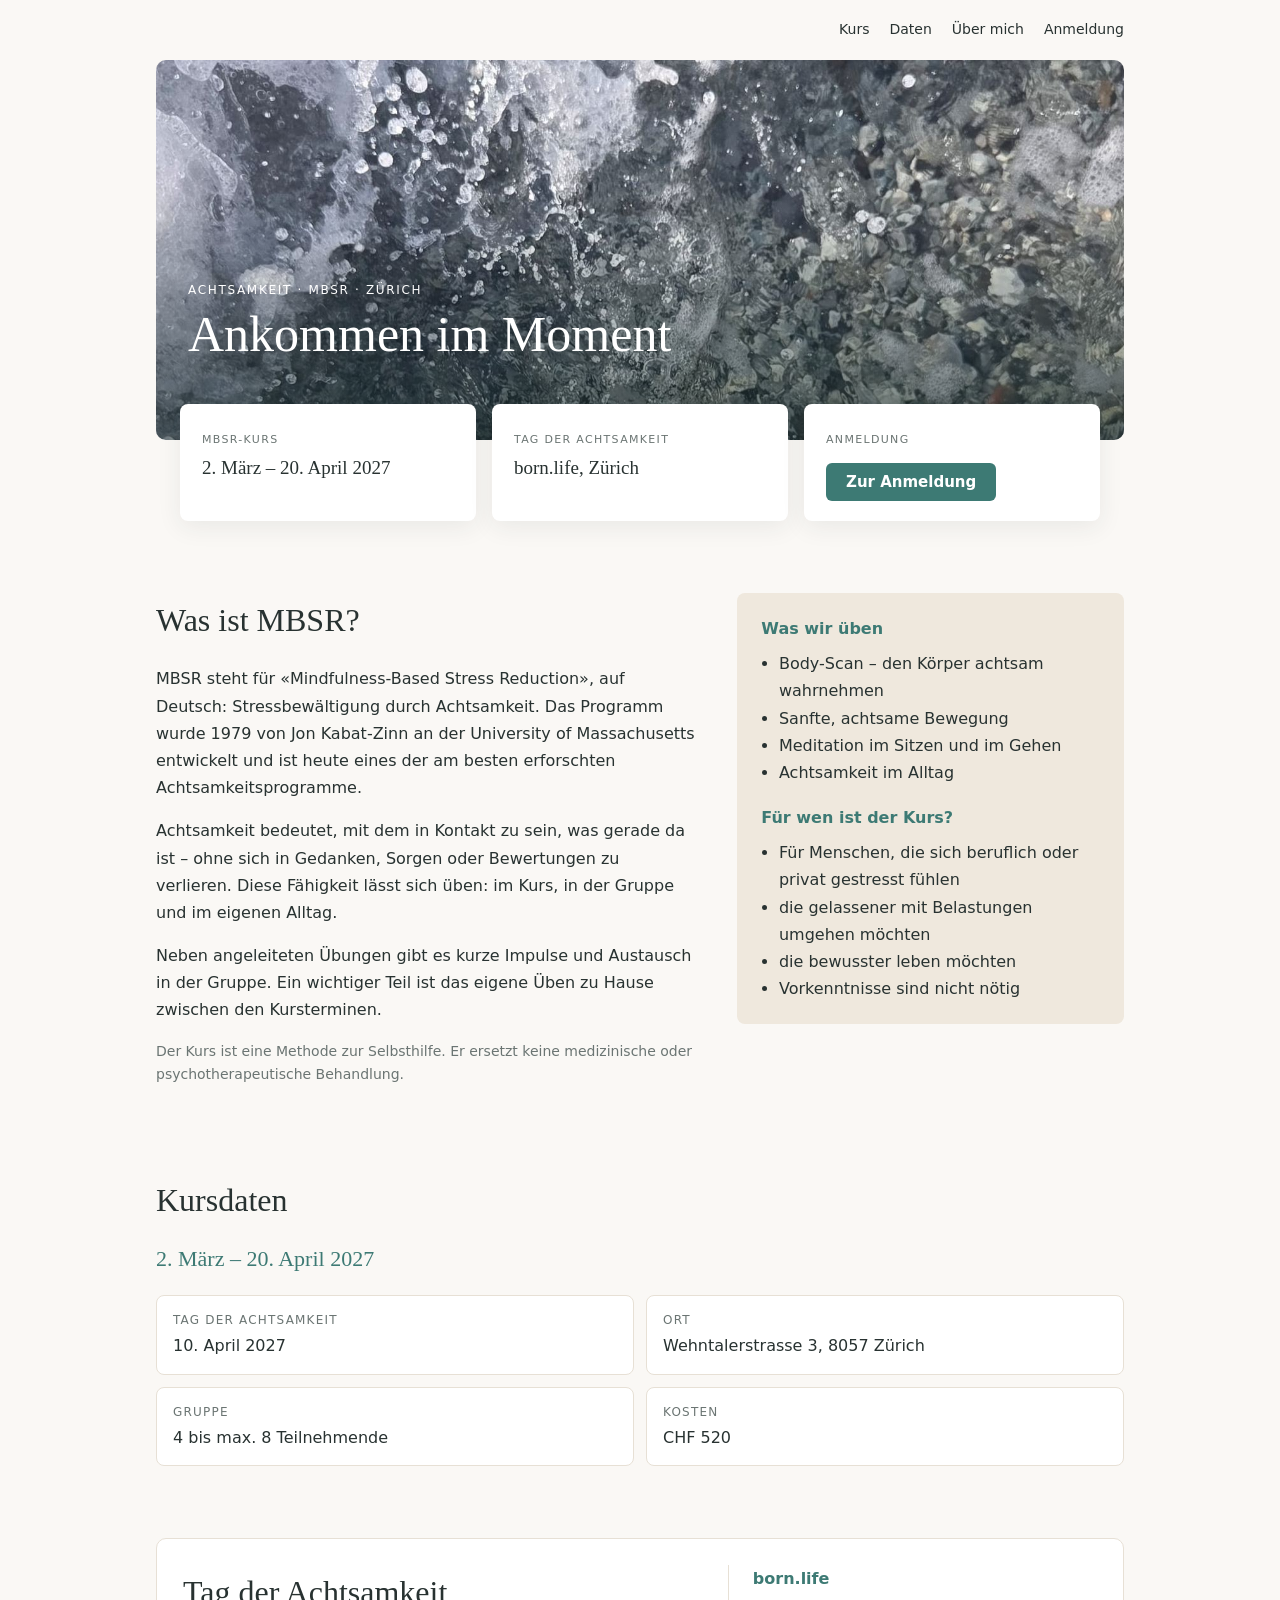
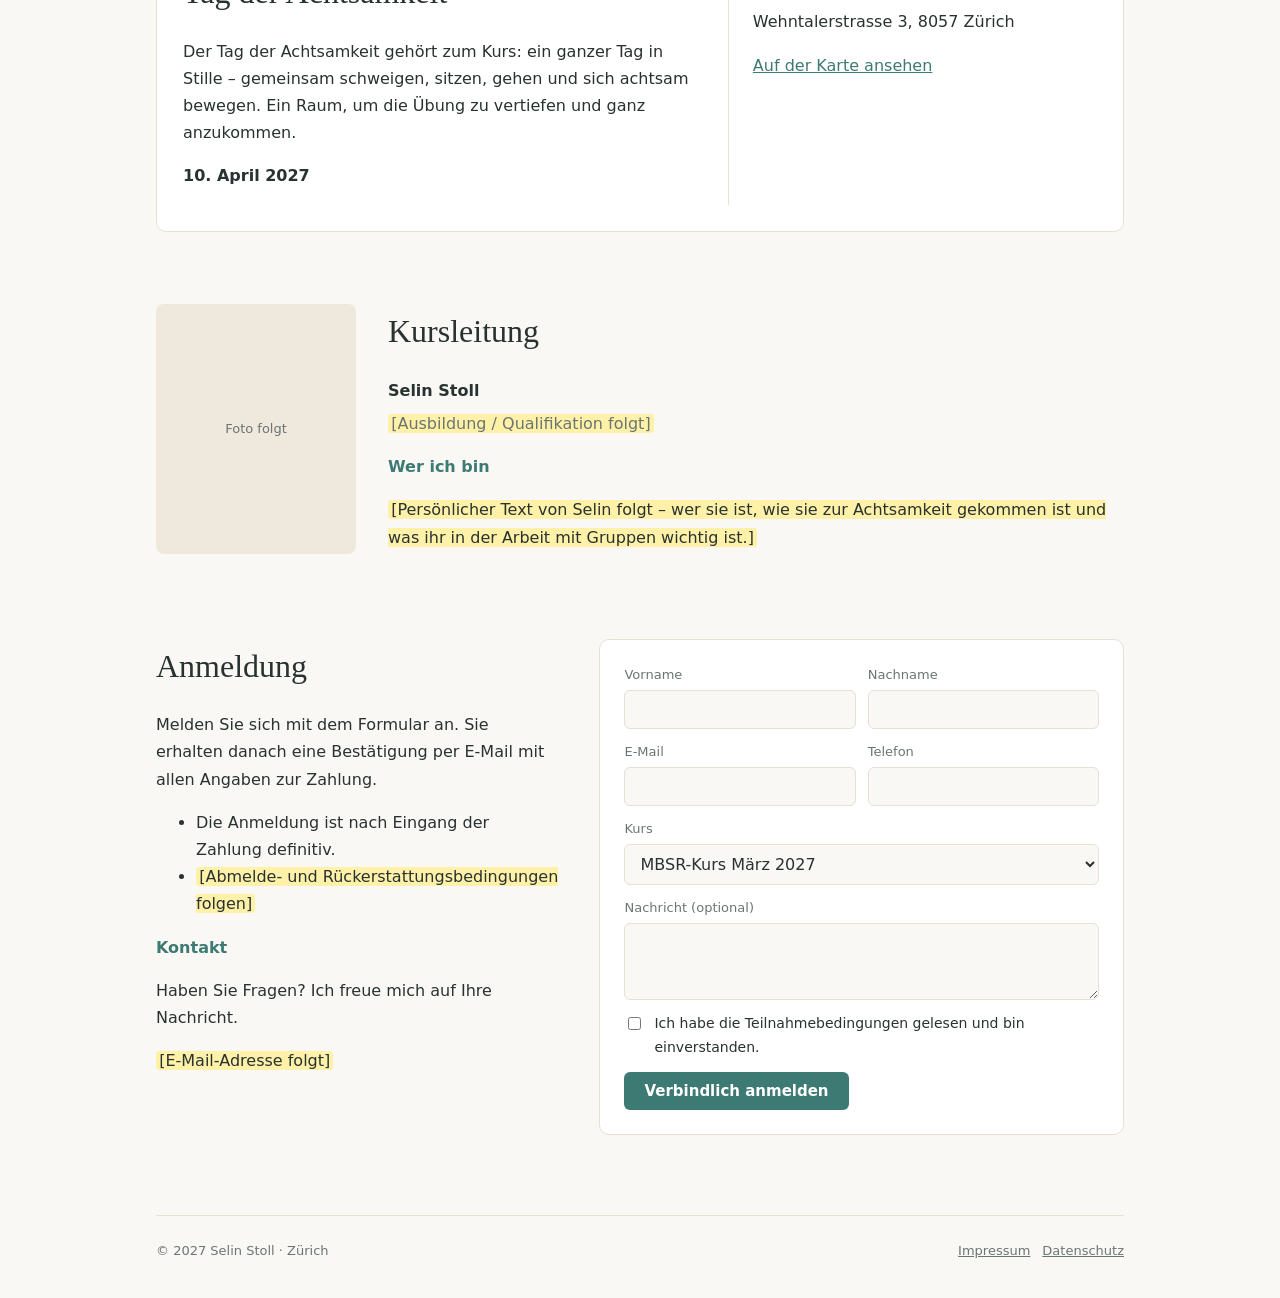
==== commit d8a1294b: "Variante 3 wird die Webseite; Kursdaten wie im vorherigen Entwurf - variante-3.html -> index.html; V" ====
--- a/Selin/index.html
+++ b/Selin/index.html
@@ -3,34 +3,177 @@
 <head>
 <meta charset="utf-8">
 <meta name="viewport" content="width=device-width, initial-scale=1">
-<meta name="robots" content="noindex">
-<title>Entwurf – selinstoll.ch</title>
+<title>Selin Stoll – MBSR</title>
+<meta name="description" content="">
 <style>
-  body { margin: 0; background: #faf8f5; color: #283231; font: 17px/1.6 system-ui, -apple-system, "Segoe UI", Roboto, sans-serif; display: grid; place-items: center; min-height: 100vh; }
-  main { max-width: 520px; padding: 24px 16px; }
-  h1 { font: normal 30px Georgia, serif; margin: 0 0 8px; }
-  p { color: #6b7573; }
-  a { display: block; padding: 14px 18px; margin: 10px 0; background: #fff; border: 1px solid #e7e0d5; border-radius: 8px; color: #3d7a74; text-decoration: none; font-weight: 600; }
-  a.admin { background: #3d7a74; color: #fff; border-color: #3d7a74; }
+  :root {
+    --bg: #faf8f5; --text: #283231; --muted: #6b7573; --accent: #3d7a74; --sand: #efe8dd; --card: #ffffff; --line: #e7e0d5;
+    --serif: Georgia, "Iowan Old Style", "Palatino Linotype", Palatino, serif;
+    --sans: system-ui, -apple-system, "Segoe UI", Roboto, "Helvetica Neue", Arial, sans-serif;
+  }
+  * { box-sizing: border-box; }
+  html { scroll-behavior: smooth; }
+  body { margin: 0; background: var(--bg); color: var(--text); font: 16px/1.7 var(--sans); }
+  a { color: var(--accent); }
+  mark.offen { background: #fff1a8; color: inherit; padding: 0 .2em; border-radius: 3px; }
+  .wrap { max-width: 1000px; margin: 0 auto; padding: 0 16px; }
+
+  .top { display: flex; justify-content: flex-end; align-items: center; gap: 16px; flex-wrap: wrap; padding: 18px 0; }
+  .top .name { font-family: var(--serif); font-size: 22px; }
+  .top nav { display: flex; gap: 20px; flex-wrap: wrap; font-size: 14px; }
+  .top nav a { color: var(--text); text-decoration: none; }
+  .band { height: 380px; background: url(bilder/meer-band.jpg) center/cover; border-radius: 10px; display: flex; align-items: flex-end; padding: 32px 32px 76px; position: relative; overflow: hidden; }
+  .band::before { content: ""; position: absolute; inset: 0; background: linear-gradient(0deg, rgba(15,35,35,.55), rgba(15,35,35,0) 65%); }
+  .band > div { position: relative; color: #fff; max-width: 560px; }
+  .band p { margin: 0 0 6px; letter-spacing: .14em; text-transform: uppercase; font-size: 12px; }
+  .band h1 { font-family: var(--serif); font-weight: normal; font-size: clamp(32px, 5vw, 50px); line-height: 1.15; margin: 0; }
+
+  .karten { display: grid; grid-template-columns: repeat(3, 1fr); gap: 16px; margin: -36px 24px 0; position: relative; }
+  .karte { background: var(--card); border-radius: 8px; padding: 20px 22px; box-shadow: 0 6px 24px rgba(40,50,49,.08); }
+  .karte small { color: var(--muted); text-transform: uppercase; letter-spacing: .12em; font-size: 11px; }
+  .karte div { font-family: var(--serif); font-size: 19px; line-height: 1.35; margin-top: 4px; }
+  .karte .btn { margin-top: 8px; }
+  .btn { display: inline-block; background: var(--accent); color: #fff; text-decoration: none; padding: 10px 20px; border-radius: 6px; border: 0; font: 600 15px var(--sans); cursor: pointer; }
+
+  section { padding: 72px 0 0; }
+  h2 { font-family: var(--serif); font-weight: normal; font-size: 32px; margin: 0 0 18px; }
+  h3 { font-size: 16px; margin: 0 0 8px; color: var(--accent); }
+  .zwei { display: grid; grid-template-columns: 1.4fr 1fr; gap: 40px; }
+  .seite { background: var(--sand); border-radius: 8px; padding: 22px 24px; align-self: start; }
+  .seite ul { padding-left: 1.1em; margin: 0 0 18px; } .seite ul:last-child { margin-bottom: 0; }
+  .hinweis { font-size: 14px; color: var(--muted); }
+  dl { margin: 0; display: grid; grid-template-columns: 1fr 1fr; gap: 12px; }
+  dl div { background: var(--card); border: 1px solid var(--line); border-radius: 8px; padding: 14px 16px; }
+  dt { font-size: 12px; color: var(--muted); text-transform: uppercase; letter-spacing: .1em; } dd { margin: 2px 0 0; }
+  .zeitraum { font-family: var(--serif); font-size: 22px; margin: -6px 0 18px; color: var(--accent); }
+  .tag { background: var(--card); border: 1px solid var(--line); border-radius: 10px; padding: 26px; display: grid; grid-template-columns: 1.4fr 1fr; gap: 28px; }
+  .tag .ort { border-left: 1px solid var(--line); padding-left: 24px; }
+  .leitung { display: grid; grid-template-columns: 200px 1fr; gap: 32px; align-items: start; }
+  .foto { width: 200px; aspect-ratio: 4/5; border-radius: 8px; background: var(--sand); display: grid; place-items: center; color: var(--muted); font-size: 13px; overflow: hidden; }
+  .foto img { width: 100%; height: 100%; object-fit: cover; }
+  .rolle { color: var(--muted); margin-top: -10px; }
+  .anmeldung { display: grid; grid-template-columns: 1fr 1.3fr; gap: 40px; }
+  form { background: var(--card); border: 1px solid var(--line); border-radius: 10px; padding: 24px; display: grid; grid-template-columns: 1fr 1fr; gap: 12px; }
+  label { display: grid; gap: 4px; font-size: 13px; color: var(--muted); }
+  label.ganz, label.check, form .btn { grid-column: 1 / -1; }
+  input, select, textarea { font: 16px var(--sans); padding: 9px 11px; border: 1px solid var(--line); border-radius: 6px; background: var(--bg); color: var(--text); }
+  label.check { display: flex; gap: 10px; align-items: flex-start; color: var(--text); font-size: 14px; }
+  label.check input { margin-top: 5px; }
+  form .btn { justify-self: start; }
+  footer { margin-top: 80px; padding: 24px 0 36px; border-top: 1px solid var(--line); font-size: 13px; color: var(--muted); display: flex; gap: 16px; flex-wrap: wrap; justify-content: space-between; }
+  footer a { color: var(--muted); margin-left: 12px; }
+  @media (max-width: 760px) {
+    .band { height: 300px; padding: 22px 22px 56px; }
+    .karten { grid-template-columns: 1fr; margin: -24px 10px 0; }
+    .zwei, .tag, .leitung, .anmeldung, form, dl { grid-template-columns: 1fr; }
+    .tag .ort { border-left: 0; border-top: 1px solid var(--line); padding: 16px 0 0; }
+    .foto { width: 160px; }
+  }
 </style>
 </head>
 <body>
-<main>
-  <h1>Entwurf der neuen Webseite</h1>
-  <p>Drei Varianten mit denselben Texten. Änderungen im Admin erscheinen in allen drei.</p>
-  <a href="/variante-1.html">Variante 1 – Ruhig</a>
-  <a href="/variante-2.html">Variante 2 – Geteilt</a>
-  <a href="/variante-3.html">Variante 3 – Karten</a>
-  <a class="admin" href="/admin/">Texte bearbeiten (Admin)</a>
-</main>
-<script>
-  // Links aus Netlify-Identity-E-Mails (Einladung, Passwort zurücksetzen)
-  if (/(invite|recovery|confirmation|email_change)_token=/.test(location.hash)) {
-    var s = document.createElement('script');
-    s.src = 'https://identity.netlify.com/v1/netlify-identity-widget.js';
-    s.onload = function () { window.netlifyIdentity.on('login', function () { location.href = '/admin/'; }); };
-    document.head.appendChild(s);
-  }
-</script>
+<div class="wrap">
+  <header class="top">
+    <nav data-nav="kopf.navigation"></nav>
+  </header>
+
+  <div class="band">
+    <div>
+      <p data-t="kopf.untertitel"></p>
+      <h1 data-t="start.titel"></h1>
+    </div>
+  </div>
+
+  <div class="karten">
+    <div class="karte"><small data-t="daten.beschriftungen.kurs"></small><div data-t="daten.kurstermine"></div></div>
+    <div class="karte"><small data-t="daten.beschriftungen.tag"></small><div><span data-t="daten.tag_ort"></span>, Zürich</div></div>
+    <div class="karte"><small data-t="anmeldung.titel"></small><div><a class="btn" href="#anmeldung" data-t="start.knopf"></a></div></div>
+  </div>
+
+  <section id="kurs">
+    <div class="zwei">
+      <div>
+        <h2 data-t="kurs.titel"></h2>
+        <div data-ps="kurs.absaetze"></div>
+        <p class="hinweis" data-t="kurs.hinweis"></p>
+      </div>
+      <div class="seite">
+        <h3 data-t="kurs.elemente_titel"></h3>
+        <ul data-list="kurs.elemente"></ul>
+        <h3 data-t="kurs.fuer_wen_titel"></h3>
+        <ul data-list="kurs.fuer_wen"></ul>
+      </div>
+    </div>
+  </section>
+
+  <section id="daten">
+    <h2 data-t="daten.titel"></h2>
+    <p class="zeitraum" data-t="daten.kurstermine"></p>
+    <dl>
+      <div><dt data-t="daten.beschriftungen.tag"></dt><dd data-t="daten.tag"></dd></div>
+      <div><dt data-t="daten.beschriftungen.ort"></dt><dd data-t="daten.ort"></dd></div>
+      <div><dt data-t="daten.beschriftungen.gruppe"></dt><dd data-t="daten.gruppe"></dd></div>
+      <div><dt data-t="daten.beschriftungen.kosten"></dt><dd data-t="daten.kosten"></dd></div>
+    </dl>
+  </section>
+
+  <section id="tag">
+    <div class="tag">
+      <div>
+        <h2 data-t="daten.beschriftungen.tag"></h2>
+        <p data-t="daten.tag_text"></p>
+        <p><strong data-t="daten.tag"></strong></p>
+      </div>
+      <div class="ort">
+        <h3 data-t="daten.tag_ort"></h3>
+        <p data-t="daten.ort"></p>
+        <a data-href="daten.karte_link" data-t="daten.karte_text" target="_blank" rel="noopener"></a>
+      </div>
+    </div>
+  </section>
+
+  <section id="leitung">
+    <div class="leitung">
+      <div class="foto" data-foto="leitung.foto">Foto folgt</div>
+      <div>
+        <h2 data-t="leitung.titel"></h2>
+        <p><strong data-t="leitung.name"></strong></p>
+        <p class="rolle" data-t="leitung.rolle"></p>
+        <h3 data-t="leitung.wer_titel"></h3>
+        <div data-ps="leitung.wer_text"></div>
+      </div>
+    </div>
+  </section>
+
+  <section id="anmeldung">
+    <div class="anmeldung">
+      <div>
+        <h2 data-t="anmeldung.titel"></h2>
+        <p data-t="anmeldung.text"></p>
+        <ul data-list="anmeldung.bedingungen"></ul>
+        <h3 data-t="kontakt.titel"></h3>
+        <p data-t="kontakt.text"></p>
+        <p data-t="kontakt.email"></p>
+      </div>
+      <form name="anmeldung" method="POST" data-netlify="true" netlify-honeypot="bot-field">
+      <p hidden><label>Nicht ausfüllen: <input name="bot-field"></label></p>
+        <label><span data-t="anmeldung.formular.vorname"></span><input name="vorname" required autocomplete="given-name"></label>
+        <label><span data-t="anmeldung.formular.nachname"></span><input name="nachname" required autocomplete="family-name"></label>
+        <label><span data-t="anmeldung.formular.email"></span><input name="email" type="email" required autocomplete="email"></label>
+        <label><span data-t="anmeldung.formular.telefon"></span><input name="telefon" type="tel" autocomplete="tel"></label>
+        <label class="ganz"><span data-t="anmeldung.formular.kurs"></span><select name="kurs" data-opts="anmeldung.formular.kurs_optionen"></select></label>
+        <label class="ganz"><span data-t="anmeldung.formular.nachricht"></span><textarea name="nachricht" rows="3"></textarea></label>
+        <label class="check"><input type="checkbox" name="zustimmung" value="ja" required><span data-t="anmeldung.formular.zustimmung"></span></label>
+        <button class="btn" type="submit" data-t="anmeldung.formular.knopf"></button>
+      </form>
+    </div>
+  </section>
+
+  <footer>
+    <span data-t="fuss.text"></span>
+    <span><a href="#" data-t="fuss.impressum"></a><a href="#" data-t="fuss.datenschutz"></a></span>
+  </footer>
+</div>
+<script src="inhalt.js"></script>
 </body>
 </html>
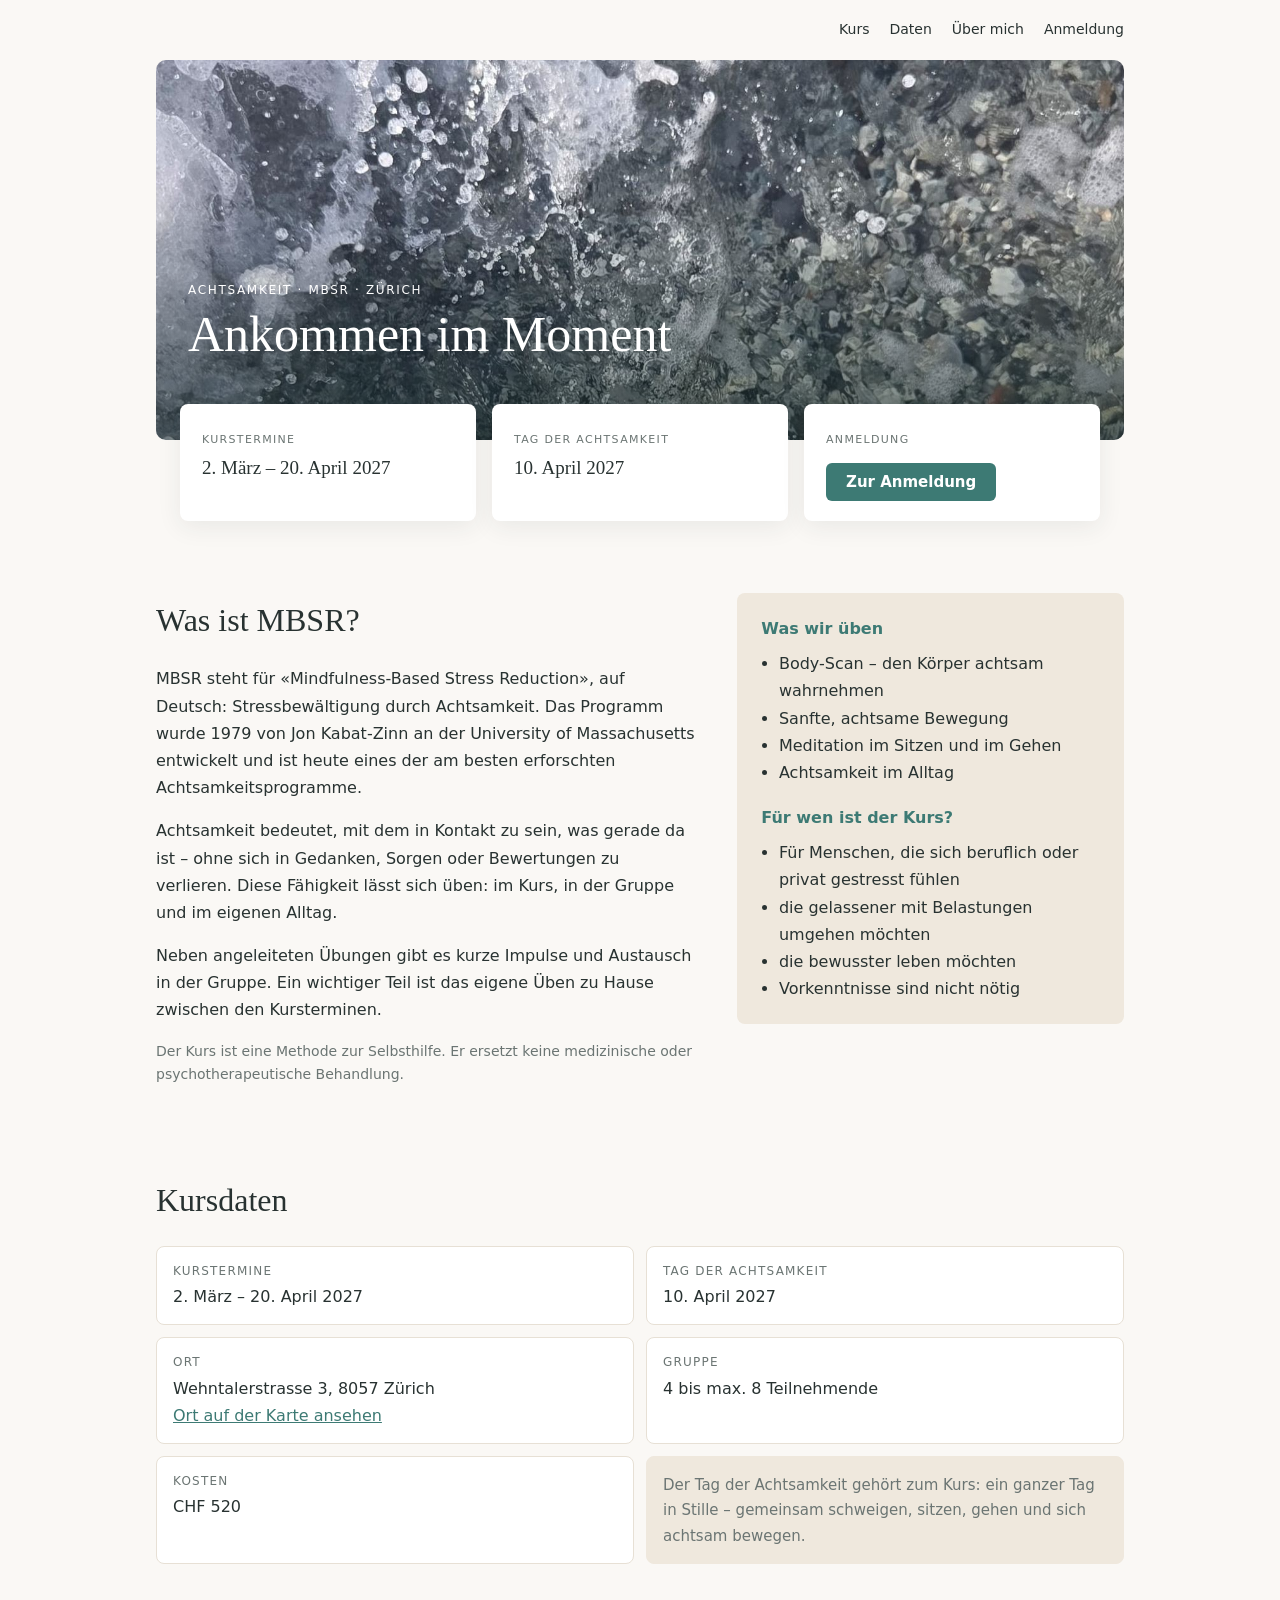
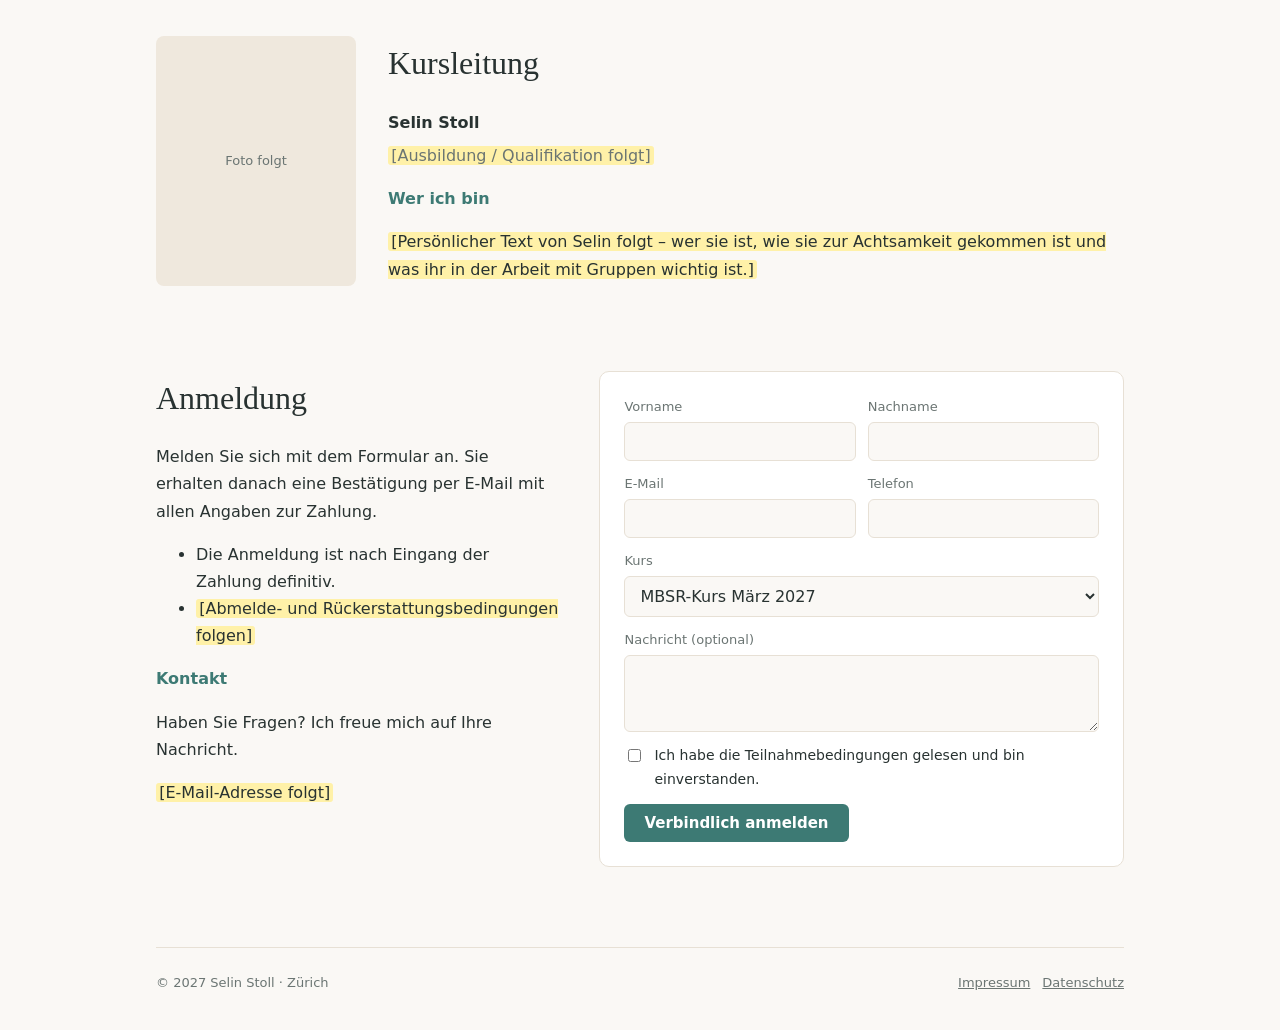
==== commit 512063ae: "Zurück zur Version mit mar4 (Variante 3 aus 5af4bee) - index.html wieder genau wie Selin/variante-3." ====
--- a/Selin/index.html
+++ b/Selin/index.html
@@ -45,6 +45,7 @@
   dl { margin: 0; display: grid; grid-template-columns: 1fr 1fr; gap: 12px; }
   dl div { background: var(--card); border: 1px solid var(--line); border-radius: 8px; padding: 14px 16px; }
   dt { font-size: 12px; color: var(--muted); text-transform: uppercase; letter-spacing: .1em; } dd { margin: 2px 0 0; }
+  dl div.tagtext { background: var(--sand); border-color: var(--sand); color: var(--muted); font-size: 15px; }
   .zeitraum { font-family: var(--serif); font-size: 22px; margin: -6px 0 18px; color: var(--accent); }
   .tag { background: var(--card); border: 1px solid var(--line); border-radius: 10px; padding: 26px; display: grid; grid-template-columns: 1.4fr 1fr; gap: 28px; }
   .tag .ort { border-left: 1px solid var(--line); padding-left: 24px; }
@@ -85,8 +86,8 @@
   </div>
 
   <div class="karten">
-    <div class="karte"><small data-t="daten.beschriftungen.kurs"></small><div data-t="daten.kurstermine"></div></div>
-    <div class="karte"><small data-t="daten.beschriftungen.tag"></small><div><span data-t="daten.tag_ort"></span>, Zürich</div></div>
+    <div class="karte"><small data-t="daten.beschriftungen.kurstermine"></small><div data-t="daten.kurstermine"></div></div>
+    <div class="karte"><small data-t="daten.beschriftungen.tag"></small><div data-t="daten.tag"></div></div>
     <div class="karte"><small data-t="anmeldung.titel"></small><div><a class="btn" href="#anmeldung" data-t="start.knopf"></a></div></div>
   </div>
 
@@ -108,28 +109,14 @@
 
   <section id="daten">
     <h2 data-t="daten.titel"></h2>
-    <p class="zeitraum" data-t="daten.kurstermine"></p>
     <dl>
+      <div><dt data-t="daten.beschriftungen.kurstermine"></dt><dd data-t="daten.kurstermine"></dd></div>
       <div><dt data-t="daten.beschriftungen.tag"></dt><dd data-t="daten.tag"></dd></div>
-      <div><dt data-t="daten.beschriftungen.ort"></dt><dd data-t="daten.ort"></dd></div>
+      <div><dt data-t="daten.beschriftungen.ort"></dt><dd><span data-t="daten.ort"></span><br><a data-href="daten.karte_link" data-t="daten.karte_text" target="_blank" rel="noopener"></a></dd></div>
       <div><dt data-t="daten.beschriftungen.gruppe"></dt><dd data-t="daten.gruppe"></dd></div>
       <div><dt data-t="daten.beschriftungen.kosten"></dt><dd data-t="daten.kosten"></dd></div>
+      <div class="tagtext"><dd data-t="daten.tag_text"></dd></div>
     </dl>
-  </section>
-
-  <section id="tag">
-    <div class="tag">
-      <div>
-        <h2 data-t="daten.beschriftungen.tag"></h2>
-        <p data-t="daten.tag_text"></p>
-        <p><strong data-t="daten.tag"></strong></p>
-      </div>
-      <div class="ort">
-        <h3 data-t="daten.tag_ort"></h3>
-        <p data-t="daten.ort"></p>
-        <a data-href="daten.karte_link" data-t="daten.karte_text" target="_blank" rel="noopener"></a>
-      </div>
-    </div>
   </section>
 
   <section id="leitung">
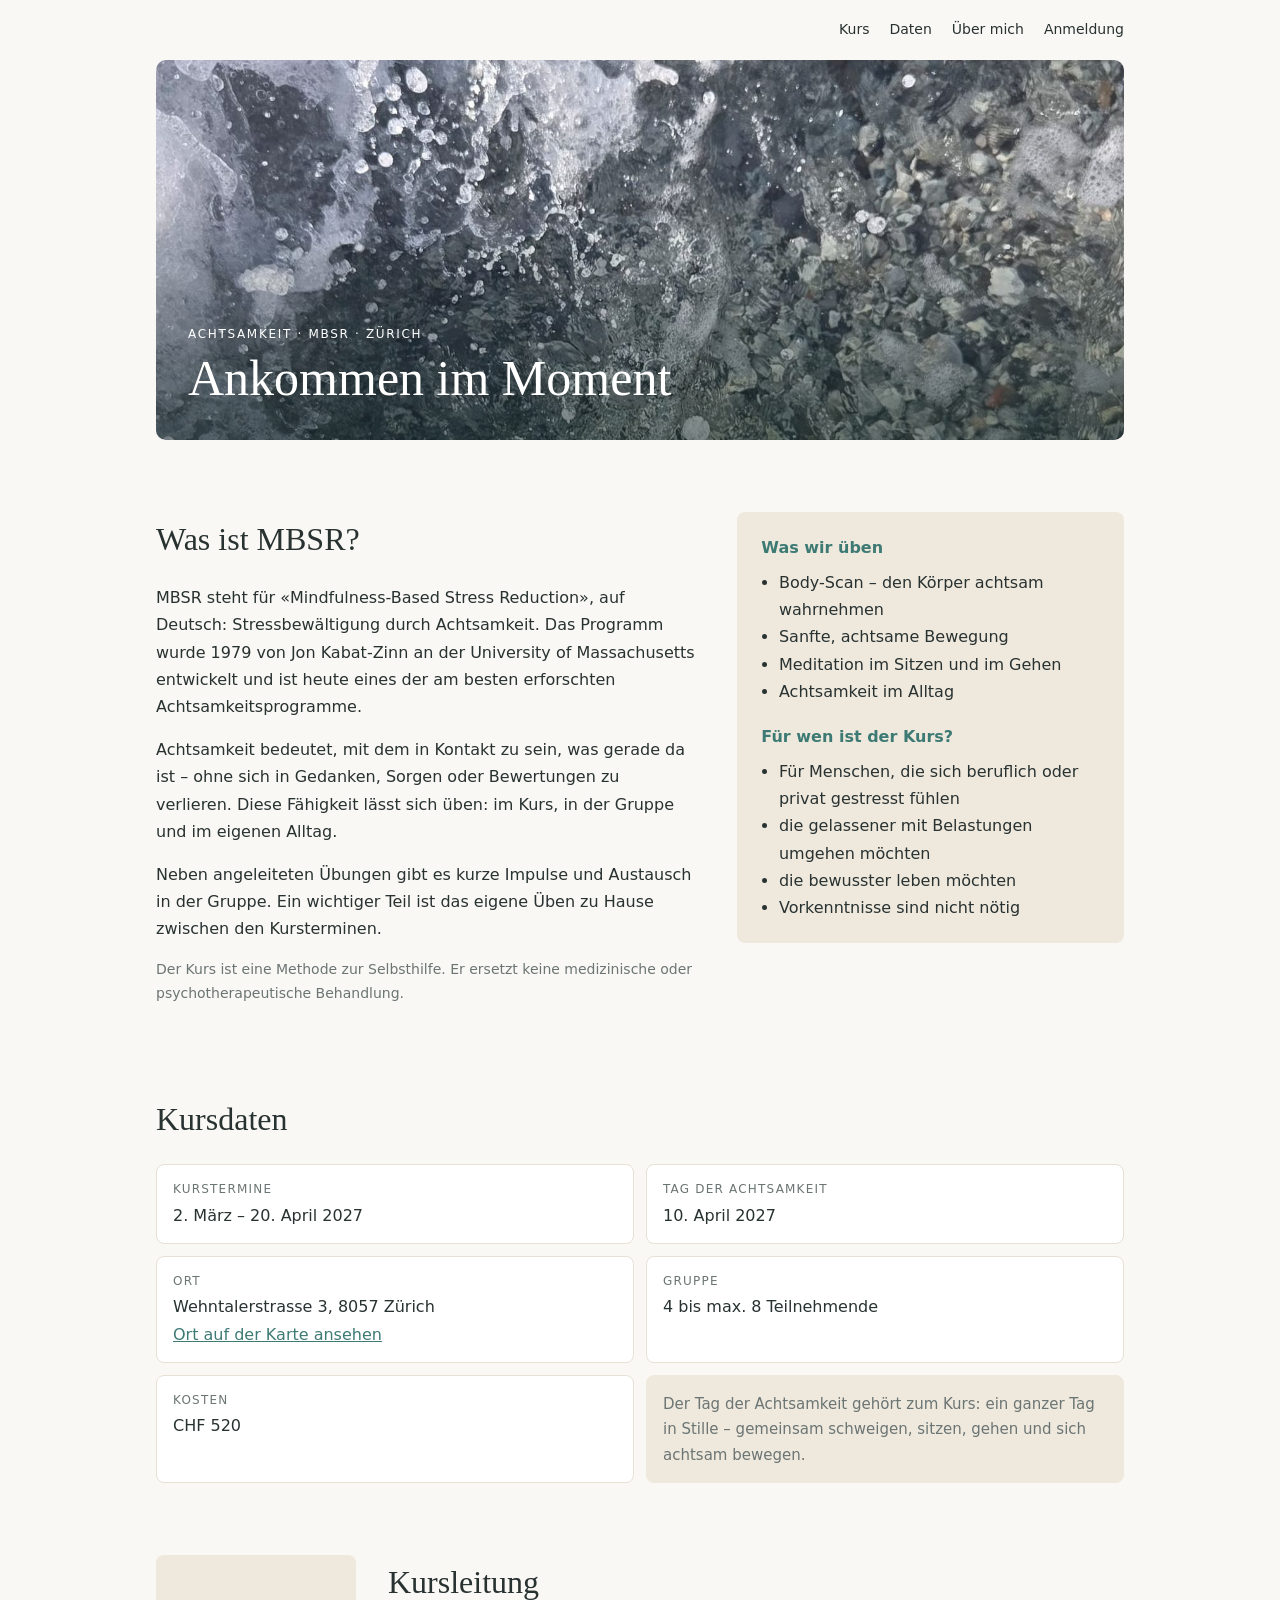
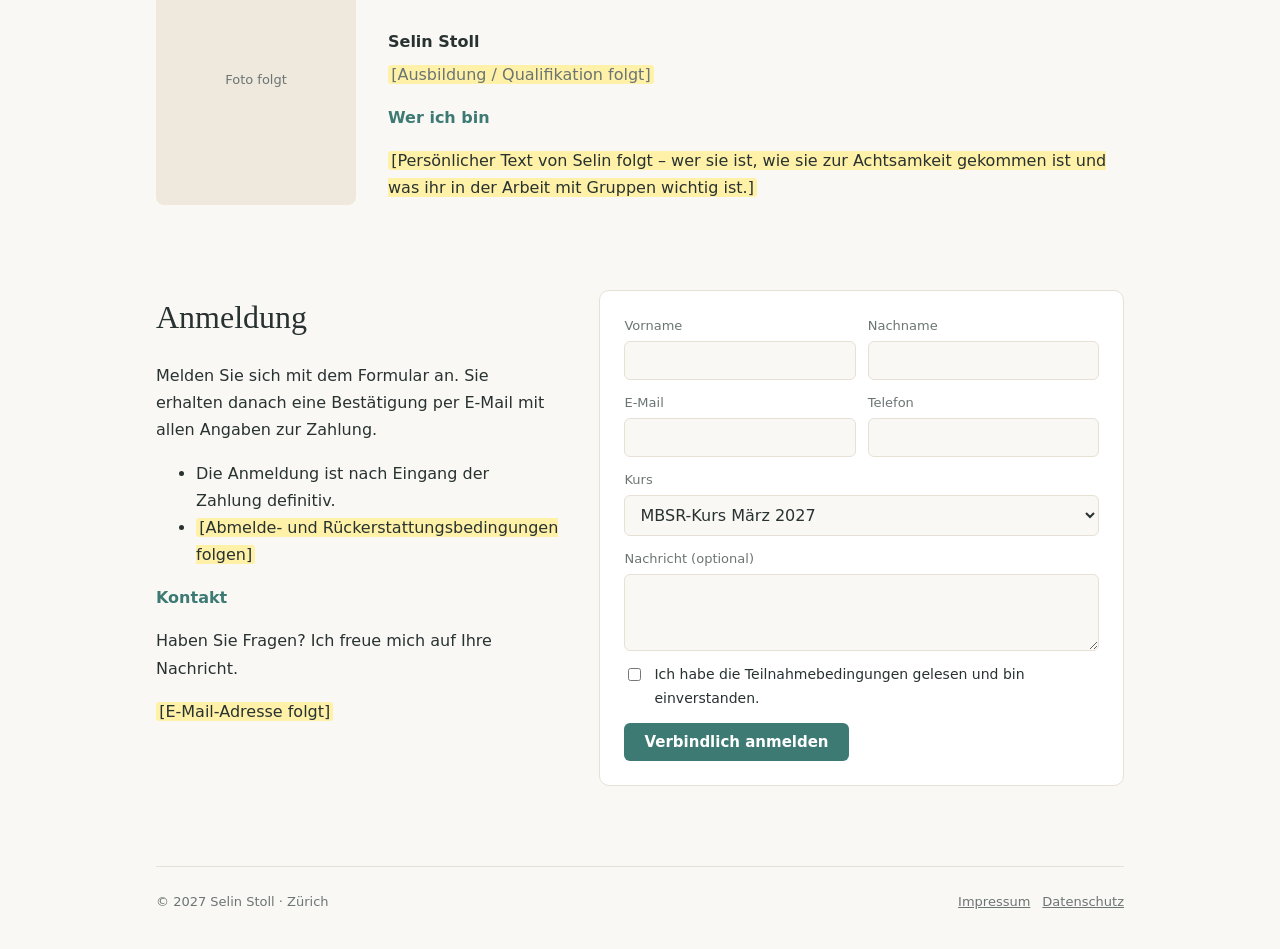
==== commit a700e7c9: "Karten oben entfernt: Kursdaten nur noch einmal (unten) - Kurstermine / Tag der Achtsamkeit / Anmeld" ====
--- a/Selin/index.html
+++ b/Selin/index.html
@@ -22,17 +22,12 @@
   .top .name { font-family: var(--serif); font-size: 22px; }
   .top nav { display: flex; gap: 20px; flex-wrap: wrap; font-size: 14px; }
   .top nav a { color: var(--text); text-decoration: none; }
-  .band { height: 380px; background: url(bilder/meer-band.jpg) center/cover; border-radius: 10px; display: flex; align-items: flex-end; padding: 32px 32px 76px; position: relative; overflow: hidden; }
+  .band { height: 380px; background: url(bilder/meer-band.jpg) center/cover; border-radius: 10px; display: flex; align-items: flex-end; padding: 32px; position: relative; overflow: hidden; }
   .band::before { content: ""; position: absolute; inset: 0; background: linear-gradient(0deg, rgba(15,35,35,.55), rgba(15,35,35,0) 65%); }
   .band > div { position: relative; color: #fff; max-width: 560px; }
   .band p { margin: 0 0 6px; letter-spacing: .14em; text-transform: uppercase; font-size: 12px; }
   .band h1 { font-family: var(--serif); font-weight: normal; font-size: clamp(32px, 5vw, 50px); line-height: 1.15; margin: 0; }
 
-  .karten { display: grid; grid-template-columns: repeat(3, 1fr); gap: 16px; margin: -36px 24px 0; position: relative; }
-  .karte { background: var(--card); border-radius: 8px; padding: 20px 22px; box-shadow: 0 6px 24px rgba(40,50,49,.08); }
-  .karte small { color: var(--muted); text-transform: uppercase; letter-spacing: .12em; font-size: 11px; }
-  .karte div { font-family: var(--serif); font-size: 19px; line-height: 1.35; margin-top: 4px; }
-  .karte .btn { margin-top: 8px; }
   .btn { display: inline-block; background: var(--accent); color: #fff; text-decoration: none; padding: 10px 20px; border-radius: 6px; border: 0; font: 600 15px var(--sans); cursor: pointer; }
 
   section { padding: 72px 0 0; }
@@ -64,8 +59,7 @@
   footer { margin-top: 80px; padding: 24px 0 36px; border-top: 1px solid var(--line); font-size: 13px; color: var(--muted); display: flex; gap: 16px; flex-wrap: wrap; justify-content: space-between; }
   footer a { color: var(--muted); margin-left: 12px; }
   @media (max-width: 760px) {
-    .band { height: 300px; padding: 22px 22px 56px; }
-    .karten { grid-template-columns: 1fr; margin: -24px 10px 0; }
+    .band { height: 300px; padding: 22px; }
     .zwei, .tag, .leitung, .anmeldung, form, dl { grid-template-columns: 1fr; }
     .tag .ort { border-left: 0; border-top: 1px solid var(--line); padding: 16px 0 0; }
     .foto { width: 160px; }
@@ -83,12 +77,6 @@
       <p data-t="kopf.untertitel"></p>
       <h1 data-t="start.titel"></h1>
     </div>
-  </div>
-
-  <div class="karten">
-    <div class="karte"><small data-t="daten.beschriftungen.kurstermine"></small><div data-t="daten.kurstermine"></div></div>
-    <div class="karte"><small data-t="daten.beschriftungen.tag"></small><div data-t="daten.tag"></div></div>
-    <div class="karte"><small data-t="anmeldung.titel"></small><div><a class="btn" href="#anmeldung" data-t="start.knopf"></a></div></div>
   </div>
 
   <section id="kurs">
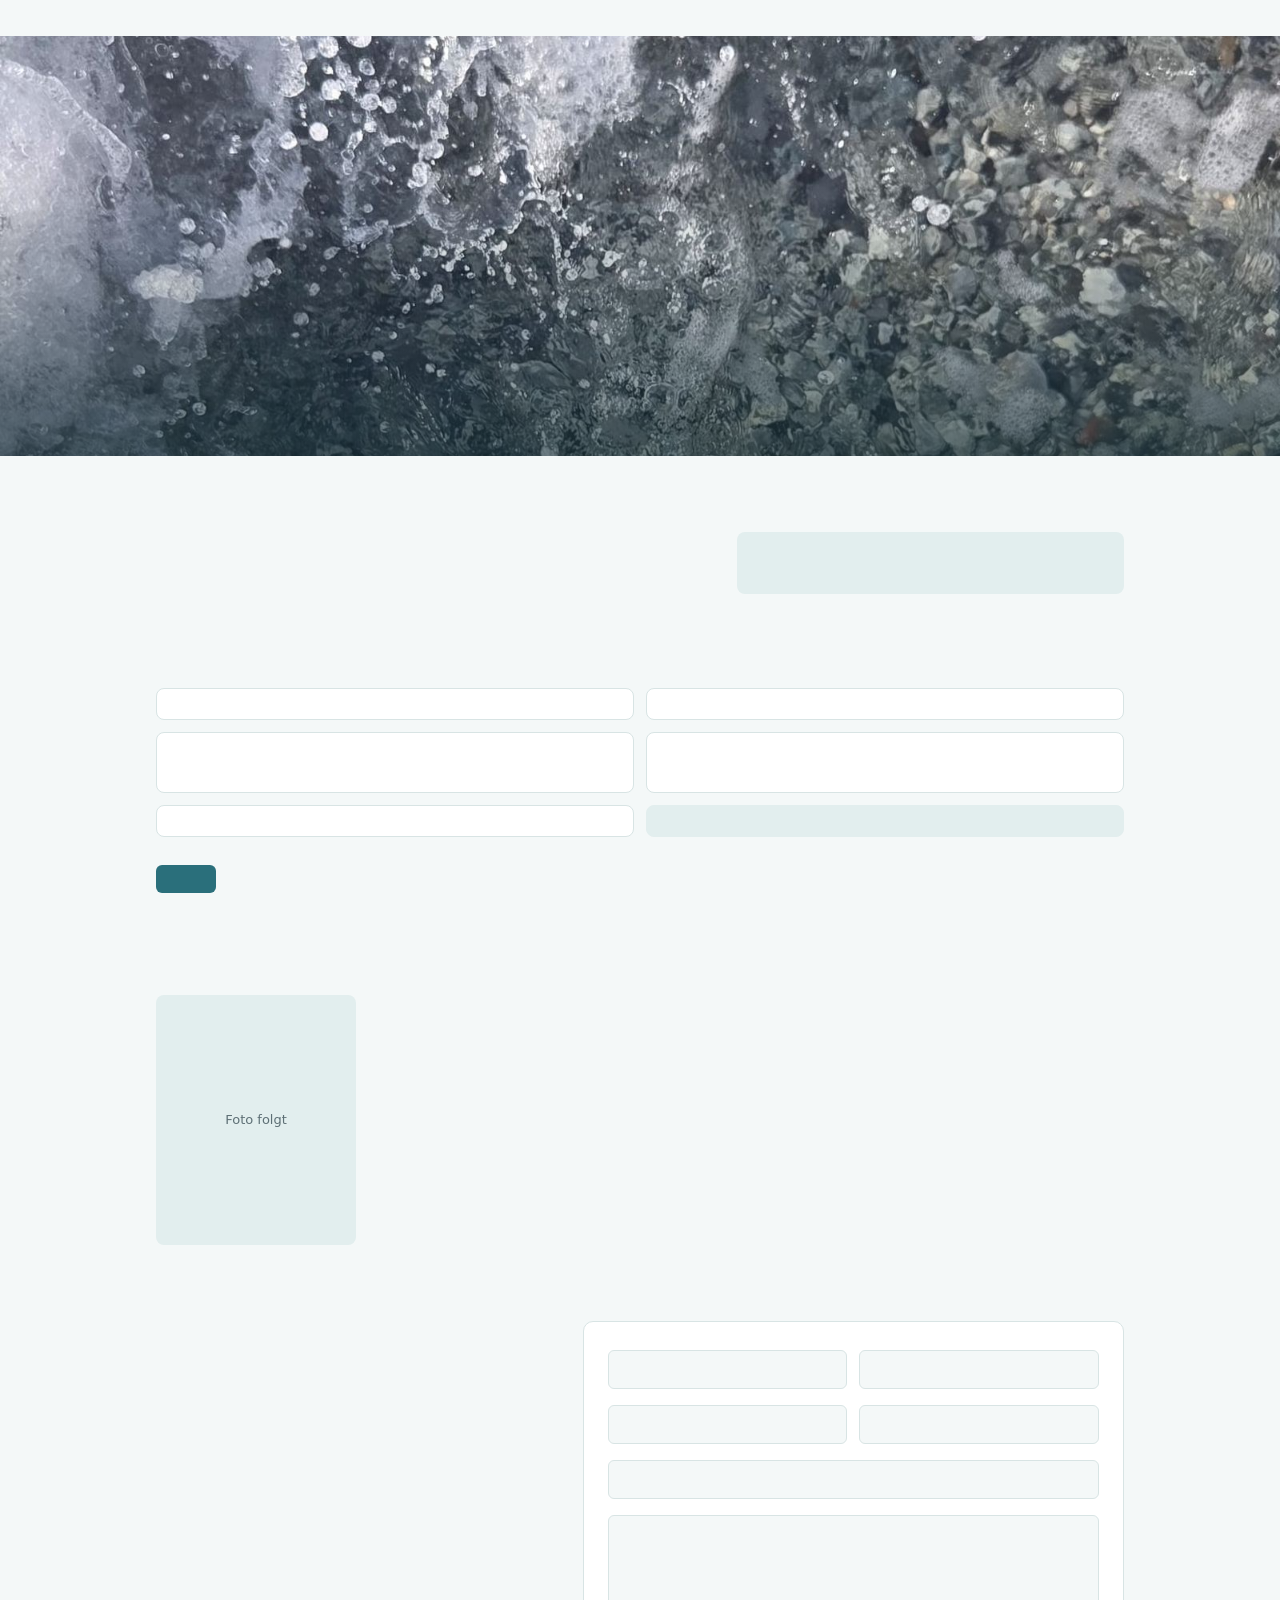
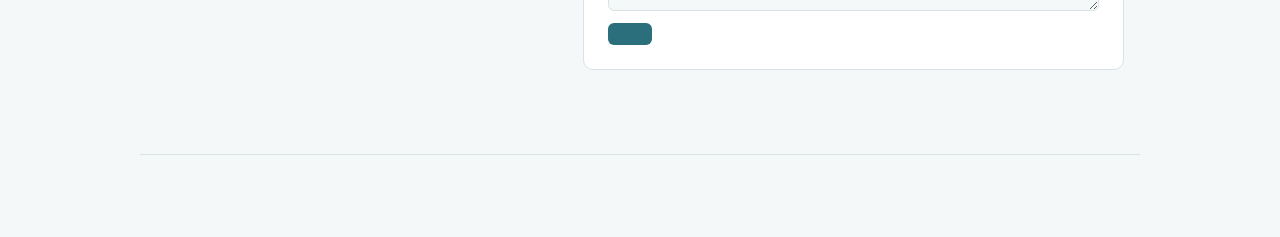
==== commit 14bfbf53: "Neues Design, eigene Seite «Kurs buchen», Danke-Seiten, Kontaktformular - Bild randlos über die ganz" ====
--- a/Selin/index.html
+++ b/Selin/index.html
@@ -5,80 +5,23 @@
 <meta name="viewport" content="width=device-width, initial-scale=1">
 <title>Selin Stoll – MBSR</title>
 <meta name="description" content="">
-<style>
-  :root {
-    --bg: #faf8f5; --text: #283231; --muted: #6b7573; --accent: #3d7a74; --sand: #efe8dd; --card: #ffffff; --line: #e7e0d5;
-    --serif: Georgia, "Iowan Old Style", "Palatino Linotype", Palatino, serif;
-    --sans: system-ui, -apple-system, "Segoe UI", Roboto, "Helvetica Neue", Arial, sans-serif;
-  }
-  * { box-sizing: border-box; }
-  html { scroll-behavior: smooth; }
-  body { margin: 0; background: var(--bg); color: var(--text); font: 16px/1.7 var(--sans); }
-  a { color: var(--accent); }
-  mark.offen { background: #fff1a8; color: inherit; padding: 0 .2em; border-radius: 3px; }
-  .wrap { max-width: 1000px; margin: 0 auto; padding: 0 16px; }
-
-  .top { display: flex; justify-content: flex-end; align-items: center; gap: 16px; flex-wrap: wrap; padding: 18px 0; }
-  .top .name { font-family: var(--serif); font-size: 22px; }
-  .top nav { display: flex; gap: 20px; flex-wrap: wrap; font-size: 14px; }
-  .top nav a { color: var(--text); text-decoration: none; }
-  .band { height: 380px; background: url(bilder/meer-band.jpg) center/cover; border-radius: 10px; display: flex; align-items: flex-end; padding: 32px; position: relative; overflow: hidden; }
-  .band::before { content: ""; position: absolute; inset: 0; background: linear-gradient(0deg, rgba(15,35,35,.55), rgba(15,35,35,0) 65%); }
-  .band > div { position: relative; color: #fff; max-width: 560px; }
-  .band p { margin: 0 0 6px; letter-spacing: .14em; text-transform: uppercase; font-size: 12px; }
-  .band h1 { font-family: var(--serif); font-weight: normal; font-size: clamp(32px, 5vw, 50px); line-height: 1.15; margin: 0; }
-
-  .btn { display: inline-block; background: var(--accent); color: #fff; text-decoration: none; padding: 10px 20px; border-radius: 6px; border: 0; font: 600 15px var(--sans); cursor: pointer; }
-
-  section { padding: 72px 0 0; }
-  h2 { font-family: var(--serif); font-weight: normal; font-size: 32px; margin: 0 0 18px; }
-  h3 { font-size: 16px; margin: 0 0 8px; color: var(--accent); }
-  .zwei { display: grid; grid-template-columns: 1.4fr 1fr; gap: 40px; }
-  .seite { background: var(--sand); border-radius: 8px; padding: 22px 24px; align-self: start; }
-  .seite ul { padding-left: 1.1em; margin: 0 0 18px; } .seite ul:last-child { margin-bottom: 0; }
-  .hinweis { font-size: 14px; color: var(--muted); }
-  dl { margin: 0; display: grid; grid-template-columns: 1fr 1fr; gap: 12px; }
-  dl div { background: var(--card); border: 1px solid var(--line); border-radius: 8px; padding: 14px 16px; }
-  dt { font-size: 12px; color: var(--muted); text-transform: uppercase; letter-spacing: .1em; } dd { margin: 2px 0 0; }
-  dl div.tagtext { background: var(--sand); border-color: var(--sand); color: var(--muted); font-size: 15px; }
-  .zeitraum { font-family: var(--serif); font-size: 22px; margin: -6px 0 18px; color: var(--accent); }
-  .tag { background: var(--card); border: 1px solid var(--line); border-radius: 10px; padding: 26px; display: grid; grid-template-columns: 1.4fr 1fr; gap: 28px; }
-  .tag .ort { border-left: 1px solid var(--line); padding-left: 24px; }
-  .leitung { display: grid; grid-template-columns: 200px 1fr; gap: 32px; align-items: start; }
-  .foto { width: 200px; aspect-ratio: 4/5; border-radius: 8px; background: var(--sand); display: grid; place-items: center; color: var(--muted); font-size: 13px; overflow: hidden; }
-  .foto img { width: 100%; height: 100%; object-fit: cover; }
-  .rolle { color: var(--muted); margin-top: -10px; }
-  .anmeldung { display: grid; grid-template-columns: 1fr 1.3fr; gap: 40px; }
-  form { background: var(--card); border: 1px solid var(--line); border-radius: 10px; padding: 24px; display: grid; grid-template-columns: 1fr 1fr; gap: 12px; }
-  label { display: grid; gap: 4px; font-size: 13px; color: var(--muted); }
-  label.ganz, label.check, form .btn { grid-column: 1 / -1; }
-  input, select, textarea { font: 16px var(--sans); padding: 9px 11px; border: 1px solid var(--line); border-radius: 6px; background: var(--bg); color: var(--text); }
-  label.check { display: flex; gap: 10px; align-items: flex-start; color: var(--text); font-size: 14px; }
-  label.check input { margin-top: 5px; }
-  form .btn { justify-self: start; }
-  footer { margin-top: 80px; padding: 24px 0 36px; border-top: 1px solid var(--line); font-size: 13px; color: var(--muted); display: flex; gap: 16px; flex-wrap: wrap; justify-content: space-between; }
-  footer a { color: var(--muted); margin-left: 12px; }
-  @media (max-width: 760px) {
-    .band { height: 300px; padding: 22px; }
-    .zwei, .tag, .leitung, .anmeldung, form, dl { grid-template-columns: 1fr; }
-    .tag .ort { border-left: 0; border-top: 1px solid var(--line); padding: 16px 0 0; }
-    .foto { width: 160px; }
-  }
-</style>
+<link rel="preload" href="fonts/cormorant-garamond-latin-500-normal.woff2" as="font" type="font/woff2" crossorigin>
+<link rel="preload" href="fonts/nunito-sans-latin-400-normal.woff2" as="font" type="font/woff2" crossorigin>
+<link rel="stylesheet" href="stil.css">
 </head>
 <body>
-<div class="wrap">
-  <header class="top">
-    <nav data-nav="kopf.navigation"></nav>
-  </header>
+<header class="top wrap">
+  <nav data-nav="kopf.navigation"></nav>
+</header>
 
-  <div class="band">
-    <div>
-      <p data-t="kopf.untertitel"></p>
-      <h1 data-t="start.titel"></h1>
-    </div>
+<div class="band">
+  <div class="wrap">
+    <p data-t="kopf.untertitel"></p>
+    <h1 data-t="start.titel"></h1>
   </div>
+</div>
 
+<main class="wrap">
   <section id="kurs">
     <div class="zwei">
       <div>
@@ -105,6 +48,7 @@
       <div><dt data-t="daten.beschriftungen.kosten"></dt><dd data-t="daten.kosten"></dd></div>
       <div class="tagtext"><dd data-t="daten.tag_text"></dd></div>
     </dl>
+    <p class="buchen"><a class="btn gross" href="/anmeldung.html" data-t="buchen.knopf"></a></p>
   </section>
 
   <section id="leitung">
@@ -120,35 +64,30 @@
     </div>
   </section>
 
-  <section id="anmeldung">
-    <div class="anmeldung">
+  <section id="kontakt">
+    <div class="kontakt">
       <div>
-        <h2 data-t="anmeldung.titel"></h2>
-        <p data-t="anmeldung.text"></p>
-        <ul data-list="anmeldung.bedingungen"></ul>
-        <h3 data-t="kontakt.titel"></h3>
+        <h2 data-t="kontakt.titel"></h2>
         <p data-t="kontakt.text"></p>
-        <p data-t="kontakt.email"></p>
       </div>
-      <form name="anmeldung" method="POST" data-netlify="true" netlify-honeypot="bot-field">
-      <p hidden><label>Nicht ausfüllen: <input name="bot-field"></label></p>
-        <label><span data-t="anmeldung.formular.vorname"></span><input name="vorname" required autocomplete="given-name"></label>
-        <label><span data-t="anmeldung.formular.nachname"></span><input name="nachname" required autocomplete="family-name"></label>
-        <label><span data-t="anmeldung.formular.email"></span><input name="email" type="email" required autocomplete="email"></label>
-        <label><span data-t="anmeldung.formular.telefon"></span><input name="telefon" type="tel" autocomplete="tel"></label>
-        <label class="ganz"><span data-t="anmeldung.formular.kurs"></span><select name="kurs" data-opts="anmeldung.formular.kurs_optionen"></select></label>
-        <label class="ganz"><span data-t="anmeldung.formular.nachricht"></span><textarea name="nachricht" rows="3"></textarea></label>
-        <label class="check"><input type="checkbox" name="zustimmung" value="ja" required><span data-t="anmeldung.formular.zustimmung"></span></label>
-        <button class="btn" type="submit" data-t="anmeldung.formular.knopf"></button>
+      <form name="kontakt" method="POST" action="/kontakt-danke.html" data-netlify="true" netlify-honeypot="bot-field">
+        <p hidden><label>Nicht ausfüllen: <input name="bot-field"></label></p>
+        <label><span data-t="kontakt.formular.vorname"></span><input name="vorname" required autocomplete="given-name"></label>
+        <label><span data-t="kontakt.formular.nachname"></span><input name="nachname" required autocomplete="family-name"></label>
+        <label><span data-t="kontakt.formular.email"></span><input name="email" type="email" required autocomplete="email"></label>
+        <label><span data-t="kontakt.formular.telefon"></span><input name="telefon" type="tel" autocomplete="tel"></label>
+        <label class="ganz"><span data-t="kontakt.formular.thema"></span><input name="thema" required></label>
+        <label class="ganz"><span data-t="kontakt.formular.nachricht"></span><textarea name="nachricht" rows="4" required></textarea></label>
+        <button class="btn" type="submit" data-t="kontakt.formular.knopf"></button>
       </form>
     </div>
   </section>
+</main>
 
-  <footer>
-    <span data-t="fuss.text"></span>
-    <span><a href="#" data-t="fuss.impressum"></a><a href="#" data-t="fuss.datenschutz"></a></span>
-  </footer>
-</div>
-<script src="inhalt.js"></script>
+<footer class="wrap">
+  <span data-t="fuss.text"></span>
+  <span><a href="#" data-t="fuss.impressum"></a><a href="#" data-t="fuss.datenschutz"></a></span>
+</footer>
+<script src="/inhalt.js"></script>
 </body>
 </html>
--- a/Selin/stil.css
+++ b/Selin/stil.css
@@ -0,0 +1,82 @@
+/* Gemeinsames Design für alle Seiten von selinstoll.ch
+   Schriften: Cormorant Garamond (Titel) und Nunito Sans (Text), beide SIL OFL,
+   lokal in /fonts (keine Google-Fonts-Verbindung). */
+@font-face { font-family: "Cormorant Garamond"; font-weight: 500; font-style: normal; font-display: swap; src: url(fonts/cormorant-garamond-latin-500-normal.woff2) format("woff2"); }
+@font-face { font-family: "Cormorant Garamond"; font-weight: 600; font-style: normal; font-display: swap; src: url(fonts/cormorant-garamond-latin-600-normal.woff2) format("woff2"); }
+@font-face { font-family: "Nunito Sans"; font-weight: 400; font-style: normal; font-display: swap; src: url(fonts/nunito-sans-latin-400-normal.woff2) format("woff2"); }
+@font-face { font-family: "Nunito Sans"; font-weight: 700; font-style: normal; font-display: swap; src: url(fonts/nunito-sans-latin-700-normal.woff2) format("woff2"); }
+
+:root {
+  --bg: #f4f8f8; --text: #22323a; --muted: #5d6f75; --accent: #2a6f7b; --accent-dunkel: #1f5661;
+  --soft: #e2eeee; --card: #ffffff; --line: #d8e4e4;
+  --serif: "Cormorant Garamond", Georgia, "Times New Roman", serif;
+  --sans: "Nunito Sans", system-ui, -apple-system, "Segoe UI", Roboto, Arial, sans-serif;
+}
+* { box-sizing: border-box; }
+html { scroll-behavior: smooth; }
+body { margin: 0; background: var(--bg); color: var(--text); font: 17px/1.7 var(--sans); }
+a { color: var(--accent); }
+mark.offen { background: #fff1a8; color: inherit; padding: 0 .2em; border-radius: 3px; }
+.wrap { max-width: 1000px; margin: 0 auto; padding: 0 16px; }
+
+/* Kopf und Bild (randlos, über die ganze Breite) */
+.top { display: flex; justify-content: flex-end; padding-top: 18px; padding-bottom: 18px; }
+.top nav { display: flex; gap: 22px; flex-wrap: wrap; justify-content: flex-end; font-size: 15px; }
+.top nav a { color: var(--text); text-decoration: none; }
+.top nav a:hover { color: var(--accent); }
+.band { position: relative; height: 420px; background: url(bilder/meer-band.jpg) center/cover; display: flex; align-items: flex-end; }
+.band::before { content: ""; position: absolute; inset: 0; background: linear-gradient(0deg, rgba(14,40,48,.6), rgba(14,40,48,0) 65%); }
+.band .wrap { position: relative; width: 100%; color: #fff; padding-bottom: 40px; }
+.band p { margin: 0 0 6px; letter-spacing: .16em; text-transform: uppercase; font-size: 12px; }
+.band h1 { font-family: var(--serif); font-weight: 500; font-size: clamp(40px, 6vw, 64px); line-height: 1.1; margin: 0; }
+.band.klein { height: 220px; }
+.band.klein h1 { font-size: clamp(34px, 5vw, 48px); }
+
+/* Inhalt */
+section { padding: 76px 0 0; }
+h2 { font-family: var(--serif); font-weight: 600; font-size: 38px; line-height: 1.15; margin: 0 0 18px; }
+h3 { font-size: 16px; margin: 0 0 8px; color: var(--accent); }
+.zwei { display: grid; grid-template-columns: 1.4fr 1fr; gap: 40px; }
+.seite { background: var(--soft); border-radius: 8px; padding: 22px 24px; align-self: start; }
+.seite ul { padding-left: 1.1em; margin: 0 0 18px; } .seite ul:last-child { margin-bottom: 0; }
+.hinweis { font-size: 14px; color: var(--muted); }
+dl { margin: 0; display: grid; grid-template-columns: 1fr 1fr; gap: 12px; }
+dl div { background: var(--card); border: 1px solid var(--line); border-radius: 8px; padding: 14px 16px; }
+dt { font-size: 12px; color: var(--muted); text-transform: uppercase; letter-spacing: .1em; } dd { margin: 2px 0 0; }
+dl div.tagtext { background: var(--soft); border-color: var(--soft); color: var(--muted); font-size: 15px; }
+.buchen { margin-top: 28px; }
+.btn { display: inline-block; background: var(--accent); color: #fff; text-decoration: none; padding: 11px 22px; border-radius: 6px; border: 0; font: 700 16px var(--sans); cursor: pointer; }
+.btn:hover { background: var(--accent-dunkel); }
+.btn.gross { padding: 14px 30px; font-size: 17px; }
+.leitung { display: grid; grid-template-columns: 200px 1fr; gap: 32px; align-items: start; }
+.foto { width: 200px; aspect-ratio: 4/5; border-radius: 8px; background: var(--soft); display: grid; place-items: center; color: var(--muted); font-size: 13px; overflow: hidden; }
+.foto img { width: 100%; height: 100%; object-fit: cover; }
+.rolle { color: var(--muted); margin-top: -10px; }
+.schmal { max-width: 680px; }
+.kurszeile { font-family: var(--serif); font-weight: 600; font-size: 24px; color: var(--accent); margin: 0 0 12px; }
+
+/* Formulare */
+form { background: var(--card); border: 1px solid var(--line); border-radius: 10px; padding: 24px; display: grid; grid-template-columns: 1fr 1fr; gap: 12px; margin-top: 20px; }
+label { display: grid; gap: 4px; font-size: 13px; color: var(--muted); }
+label.ganz, label.check, form .btn { grid-column: 1 / -1; }
+input, select, textarea { font: 16px var(--sans); padding: 9px 11px; border: 1px solid var(--line); border-radius: 6px; background: var(--bg); color: var(--text); width: 100%; }
+input:focus, select:focus, textarea:focus { outline: 2px solid var(--accent); outline-offset: 1px; }
+label.check { display: flex; gap: 10px; align-items: flex-start; color: var(--text); font-size: 14px; }
+label.check input { width: auto; margin-top: 5px; }
+form .btn { justify-self: start; }
+.kontakt { display: grid; grid-template-columns: 1fr 1.4fr; gap: 40px; }
+.kontakt form { margin-top: 0; }
+
+footer.wrap { margin-top: 84px; padding-top: 24px; padding-bottom: 36px; border-top: 1px solid var(--line); font-size: 13px; color: var(--muted); display: flex; gap: 16px; flex-wrap: wrap; justify-content: space-between; }
+footer a { color: var(--muted); margin-left: 12px; }
+
+@media (max-width: 760px) {
+  body { font-size: 16px; }
+  .band { height: 320px; }
+  .band.klein { height: 180px; }
+  .band .wrap { padding-bottom: 26px; }
+  h2 { font-size: 32px; }
+  .zwei, .leitung, .kontakt, form, dl { grid-template-columns: 1fr; }
+  .foto { width: 160px; }
+  .top nav { gap: 14px; font-size: 14px; }
+}
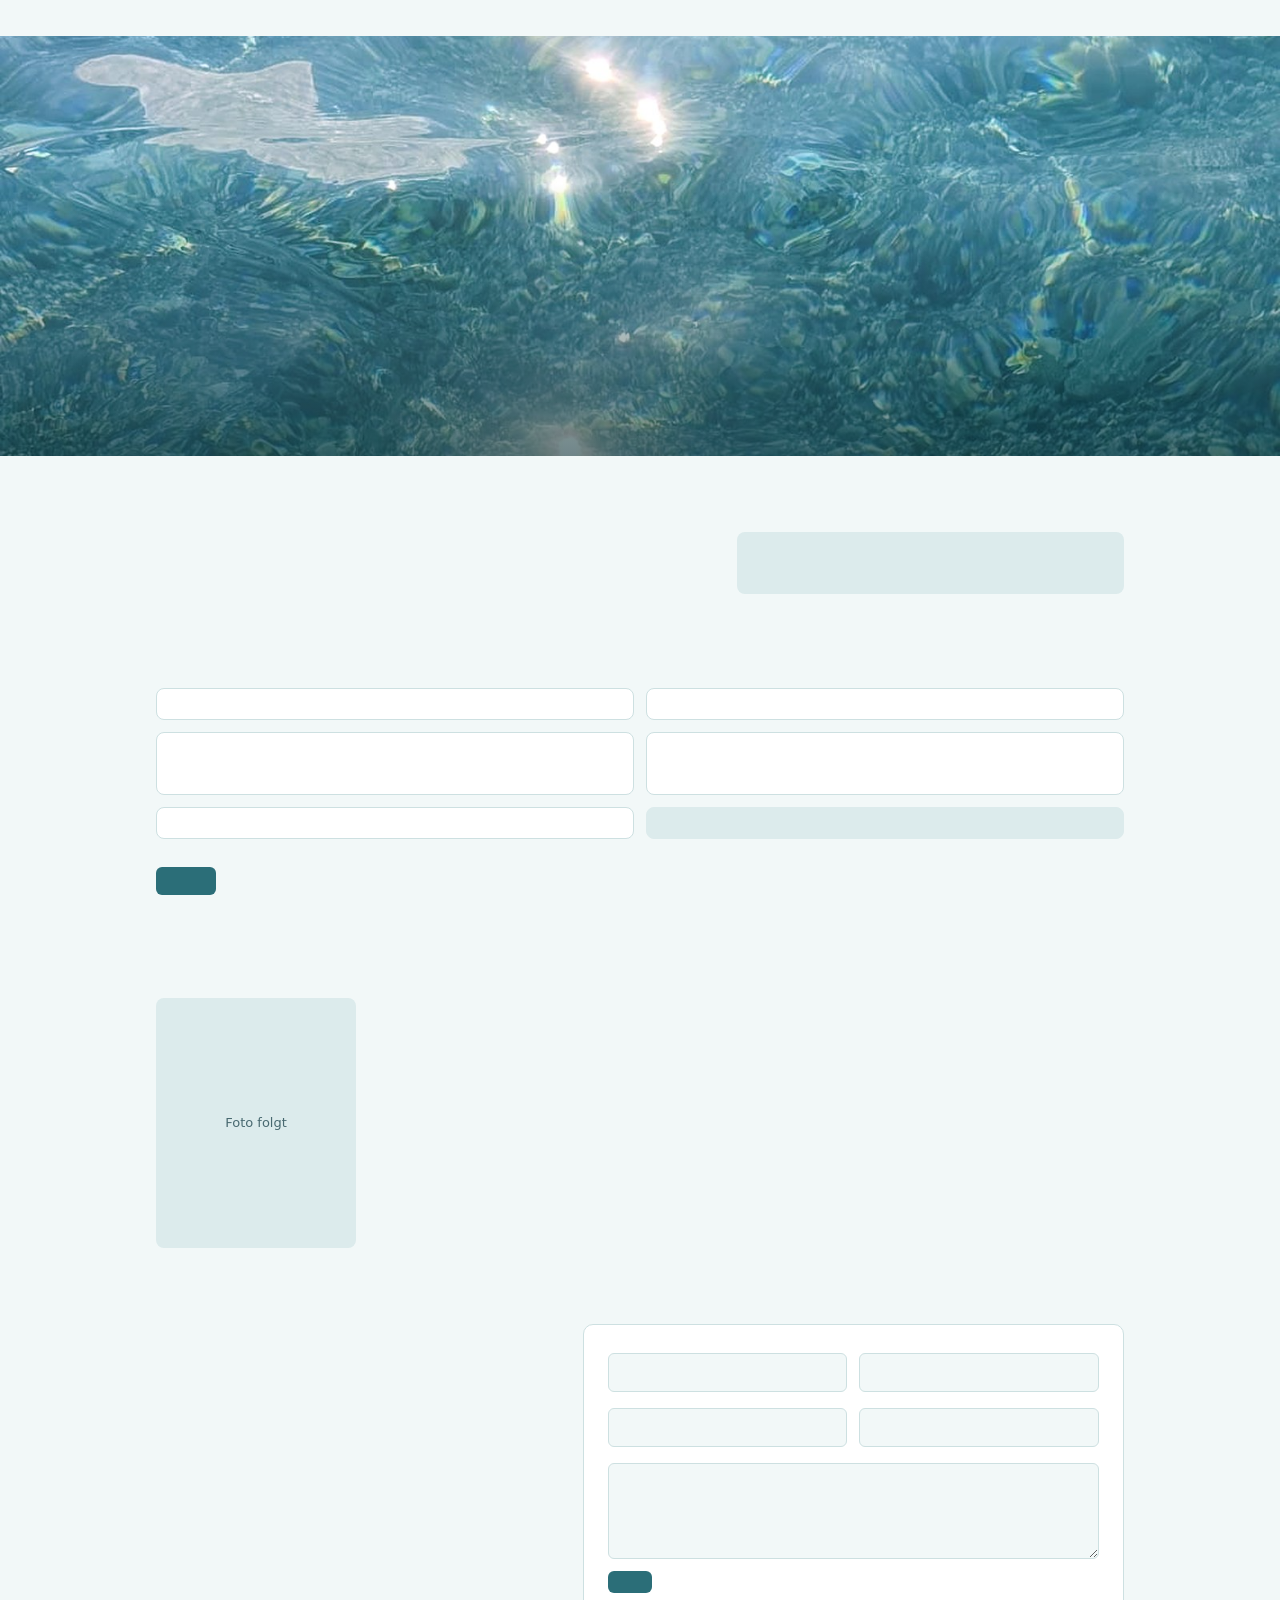
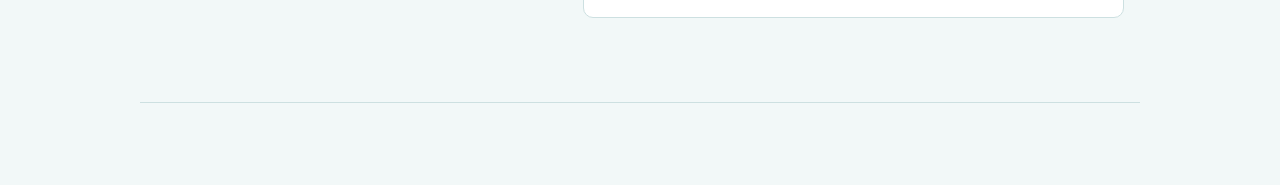
==== commit 26793bdb: "Neues Meerbild (mar6, etwas mehr Farbe), Farben aus dem Bild, Grundschrift 1px grösser; Kontakt ohne" ====
--- a/Selin/index.html
+++ b/Selin/index.html
@@ -76,7 +76,6 @@
         <label><span data-t="kontakt.formular.nachname"></span><input name="nachname" required autocomplete="family-name"></label>
         <label><span data-t="kontakt.formular.email"></span><input name="email" type="email" required autocomplete="email"></label>
         <label><span data-t="kontakt.formular.telefon"></span><input name="telefon" type="tel" autocomplete="tel"></label>
-        <label class="ganz"><span data-t="kontakt.formular.thema"></span><input name="thema" required></label>
         <label class="ganz"><span data-t="kontakt.formular.nachricht"></span><textarea name="nachricht" rows="4" required></textarea></label>
         <button class="btn" type="submit" data-t="kontakt.formular.knopf"></button>
       </form>
--- a/Selin/stil.css
+++ b/Selin/stil.css
@@ -6,15 +6,16 @@
 @font-face { font-family: "Nunito Sans"; font-weight: 400; font-style: normal; font-display: swap; src: url(fonts/nunito-sans-latin-400-normal.woff2) format("woff2"); }
 @font-face { font-family: "Nunito Sans"; font-weight: 700; font-style: normal; font-display: swap; src: url(fonts/nunito-sans-latin-700-normal.woff2) format("woff2"); }
 
+/* Farben aus dem Meerbild (mar6): Wasser türkis, Kiesel dunkel-petrol */
 :root {
-  --bg: #f4f8f8; --text: #22323a; --muted: #5d6f75; --accent: #2a6f7b; --accent-dunkel: #1f5661;
-  --soft: #e2eeee; --card: #ffffff; --line: #d8e4e4;
+  --bg: #f2f8f8; --text: #183a40; --muted: #486970; --accent: #2b6e78; --accent-dunkel: #1a494e;
+  --soft: #dcebec; --card: #ffffff; --line: #cde0e1;
   --serif: "Cormorant Garamond", Georgia, "Times New Roman", serif;
   --sans: "Nunito Sans", system-ui, -apple-system, "Segoe UI", Roboto, Arial, sans-serif;
 }
 * { box-sizing: border-box; }
 html { scroll-behavior: smooth; }
-body { margin: 0; background: var(--bg); color: var(--text); font: 17px/1.7 var(--sans); }
+body { margin: 0; background: var(--bg); color: var(--text); font: 18px/1.7 var(--sans); }
 a { color: var(--accent); }
 mark.offen { background: #fff1a8; color: inherit; padding: 0 .2em; border-radius: 3px; }
 .wrap { max-width: 1000px; margin: 0 auto; padding: 0 16px; }
@@ -25,7 +26,7 @@
 .top nav a { color: var(--text); text-decoration: none; }
 .top nav a:hover { color: var(--accent); }
 .band { position: relative; height: 420px; background: url(bilder/meer-band.jpg) center/cover; display: flex; align-items: flex-end; }
-.band::before { content: ""; position: absolute; inset: 0; background: linear-gradient(0deg, rgba(14,40,48,.6), rgba(14,40,48,0) 65%); }
+.band::before { content: ""; position: absolute; inset: 0; background: linear-gradient(0deg, rgba(16,52,58,.6), rgba(16,52,58,0) 65%); }
 .band .wrap { position: relative; width: 100%; color: #fff; padding-bottom: 40px; }
 .band p { margin: 0 0 6px; letter-spacing: .16em; text-transform: uppercase; font-size: 12px; }
 .band h1 { font-family: var(--serif); font-weight: 500; font-size: clamp(40px, 6vw, 64px); line-height: 1.1; margin: 0; }
@@ -71,7 +72,7 @@
 footer a { color: var(--muted); margin-left: 12px; }
 
 @media (max-width: 760px) {
-  body { font-size: 16px; }
+  body { font-size: 17px; }
   .band { height: 320px; }
   .band.klein { height: 180px; }
   .band .wrap { padding-bottom: 26px; }
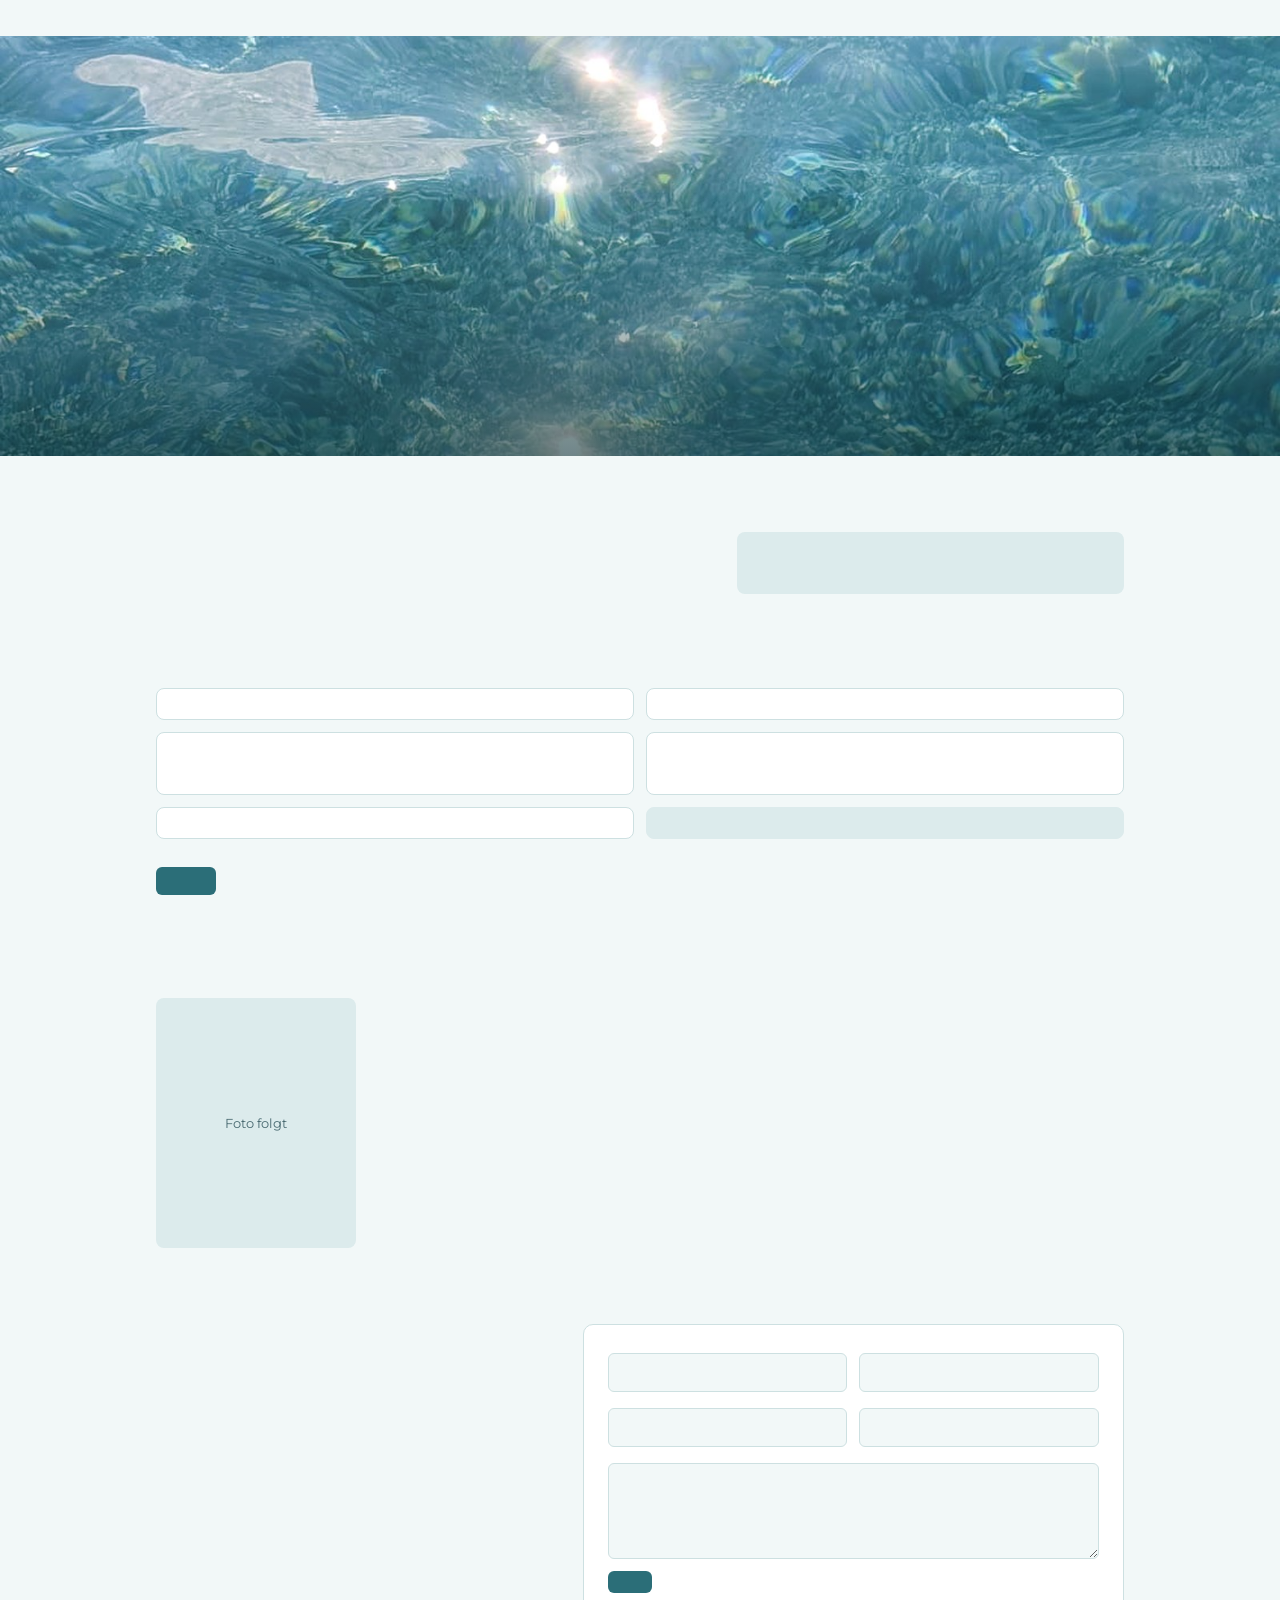
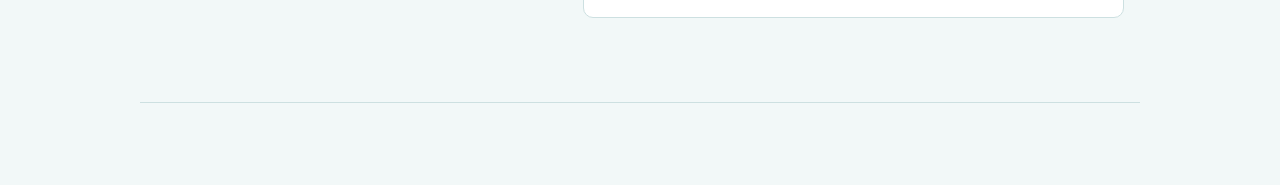
==== commit 35c8f4f4: "Schrift: Montserrat für Titel und Text (lokal in /fonts), Titelgrössen angepasst Cormorant Garamond " ====
--- a/Selin/index.html
+++ b/Selin/index.html
@@ -5,8 +5,8 @@
 <meta name="viewport" content="width=device-width, initial-scale=1">
 <title>Selin Stoll – MBSR</title>
 <meta name="description" content="">
-<link rel="preload" href="fonts/cormorant-garamond-latin-500-normal.woff2" as="font" type="font/woff2" crossorigin>
-<link rel="preload" href="fonts/nunito-sans-latin-400-normal.woff2" as="font" type="font/woff2" crossorigin>
+<link rel="preload" href="fonts/montserrat-latin-500-normal.woff2" as="font" type="font/woff2" crossorigin>
+<link rel="preload" href="fonts/montserrat-latin-400-normal.woff2" as="font" type="font/woff2" crossorigin>
 <link rel="stylesheet" href="stil.css">
 </head>
 <body>
--- a/Selin/stil.css
+++ b/Selin/stil.css
@@ -1,17 +1,17 @@
 /* Gemeinsames Design für alle Seiten von selinstoll.ch
-   Schriften: Cormorant Garamond (Titel) und Nunito Sans (Text), beide SIL OFL,
-   lokal in /fonts (keine Google-Fonts-Verbindung). */
-@font-face { font-family: "Cormorant Garamond"; font-weight: 500; font-style: normal; font-display: swap; src: url(fonts/cormorant-garamond-latin-500-normal.woff2) format("woff2"); }
-@font-face { font-family: "Cormorant Garamond"; font-weight: 600; font-style: normal; font-display: swap; src: url(fonts/cormorant-garamond-latin-600-normal.woff2) format("woff2"); }
-@font-face { font-family: "Nunito Sans"; font-weight: 400; font-style: normal; font-display: swap; src: url(fonts/nunito-sans-latin-400-normal.woff2) format("woff2"); }
-@font-face { font-family: "Nunito Sans"; font-weight: 700; font-style: normal; font-display: swap; src: url(fonts/nunito-sans-latin-700-normal.woff2) format("woff2"); }
+   Schrift: Montserrat (Titel und Text), SIL OFL, lokal in /fonts
+   (keine Google-Fonts-Verbindung). */
+@font-face { font-family: "Montserrat"; font-weight: 400; font-style: normal; font-display: swap; src: url(fonts/montserrat-latin-400-normal.woff2) format("woff2"); }
+@font-face { font-family: "Montserrat"; font-weight: 500; font-style: normal; font-display: swap; src: url(fonts/montserrat-latin-500-normal.woff2) format("woff2"); }
+@font-face { font-family: "Montserrat"; font-weight: 600; font-style: normal; font-display: swap; src: url(fonts/montserrat-latin-600-normal.woff2) format("woff2"); }
+@font-face { font-family: "Montserrat"; font-weight: 700; font-style: normal; font-display: swap; src: url(fonts/montserrat-latin-700-normal.woff2) format("woff2"); }
 
 /* Farben aus dem Meerbild (mar6): Wasser türkis, Kiesel dunkel-petrol */
 :root {
   --bg: #f2f8f8; --text: #183a40; --muted: #486970; --accent: #2b6e78; --accent-dunkel: #1a494e;
   --soft: #dcebec; --card: #ffffff; --line: #cde0e1;
-  --serif: "Cormorant Garamond", Georgia, "Times New Roman", serif;
-  --sans: "Nunito Sans", system-ui, -apple-system, "Segoe UI", Roboto, Arial, sans-serif;
+  --titel: "Montserrat", system-ui, -apple-system, "Segoe UI", Roboto, Arial, sans-serif;
+  --sans: "Montserrat", system-ui, -apple-system, "Segoe UI", Roboto, Arial, sans-serif;
 }
 * { box-sizing: border-box; }
 html { scroll-behavior: smooth; }
@@ -29,13 +29,13 @@
 .band::before { content: ""; position: absolute; inset: 0; background: linear-gradient(0deg, rgba(16,52,58,.6), rgba(16,52,58,0) 65%); }
 .band .wrap { position: relative; width: 100%; color: #fff; padding-bottom: 40px; }
 .band p { margin: 0 0 6px; letter-spacing: .16em; text-transform: uppercase; font-size: 12px; }
-.band h1 { font-family: var(--serif); font-weight: 500; font-size: clamp(40px, 6vw, 64px); line-height: 1.1; margin: 0; }
+.band h1 { font-family: var(--titel); font-weight: 500; font-size: clamp(32px, 4.6vw, 50px); line-height: 1.15; margin: 0; }
 .band.klein { height: 220px; }
-.band.klein h1 { font-size: clamp(34px, 5vw, 48px); }
+.band.klein h1 { font-size: clamp(28px, 3.8vw, 38px); }
 
 /* Inhalt */
 section { padding: 76px 0 0; }
-h2 { font-family: var(--serif); font-weight: 600; font-size: 38px; line-height: 1.15; margin: 0 0 18px; }
+h2 { font-family: var(--titel); font-weight: 600; font-size: 30px; line-height: 1.2; margin: 0 0 18px; }
 h3 { font-size: 16px; margin: 0 0 8px; color: var(--accent); }
 .zwei { display: grid; grid-template-columns: 1.4fr 1fr; gap: 40px; }
 .seite { background: var(--soft); border-radius: 8px; padding: 22px 24px; align-self: start; }
@@ -54,7 +54,7 @@
 .foto img { width: 100%; height: 100%; object-fit: cover; }
 .rolle { color: var(--muted); margin-top: -10px; }
 .schmal { max-width: 680px; }
-.kurszeile { font-family: var(--serif); font-weight: 600; font-size: 24px; color: var(--accent); margin: 0 0 12px; }
+.kurszeile { font-family: var(--titel); font-weight: 600; font-size: 20px; color: var(--accent); margin: 0 0 12px; }
 
 /* Formulare */
 form { background: var(--card); border: 1px solid var(--line); border-radius: 10px; padding: 24px; display: grid; grid-template-columns: 1fr 1fr; gap: 12px; margin-top: 20px; }
@@ -76,7 +76,7 @@
   .band { height: 320px; }
   .band.klein { height: 180px; }
   .band .wrap { padding-bottom: 26px; }
-  h2 { font-size: 32px; }
+  h2 { font-size: 26px; }
   .zwei, .leitung, .kontakt, form, dl { grid-template-columns: 1fr; }
   .foto { width: 160px; }
   .top nav { gap: 14px; font-size: 14px; }
